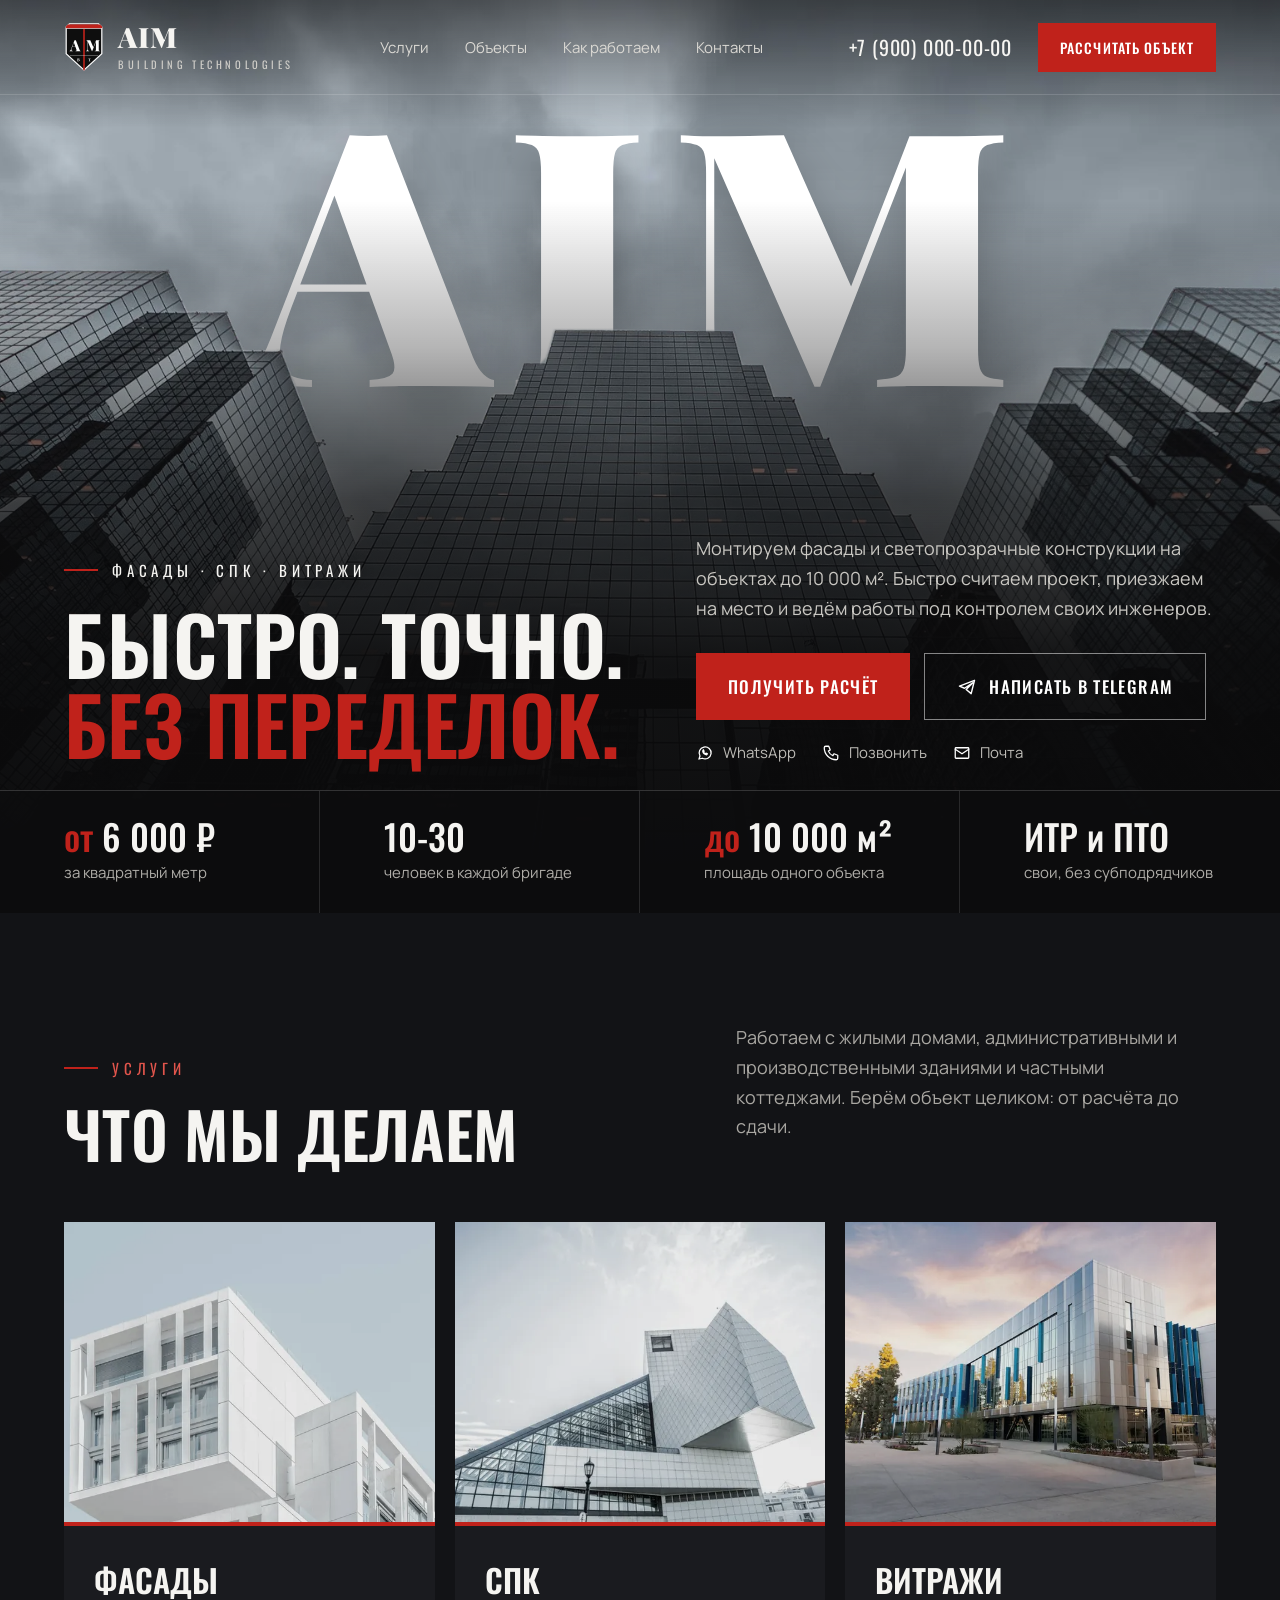
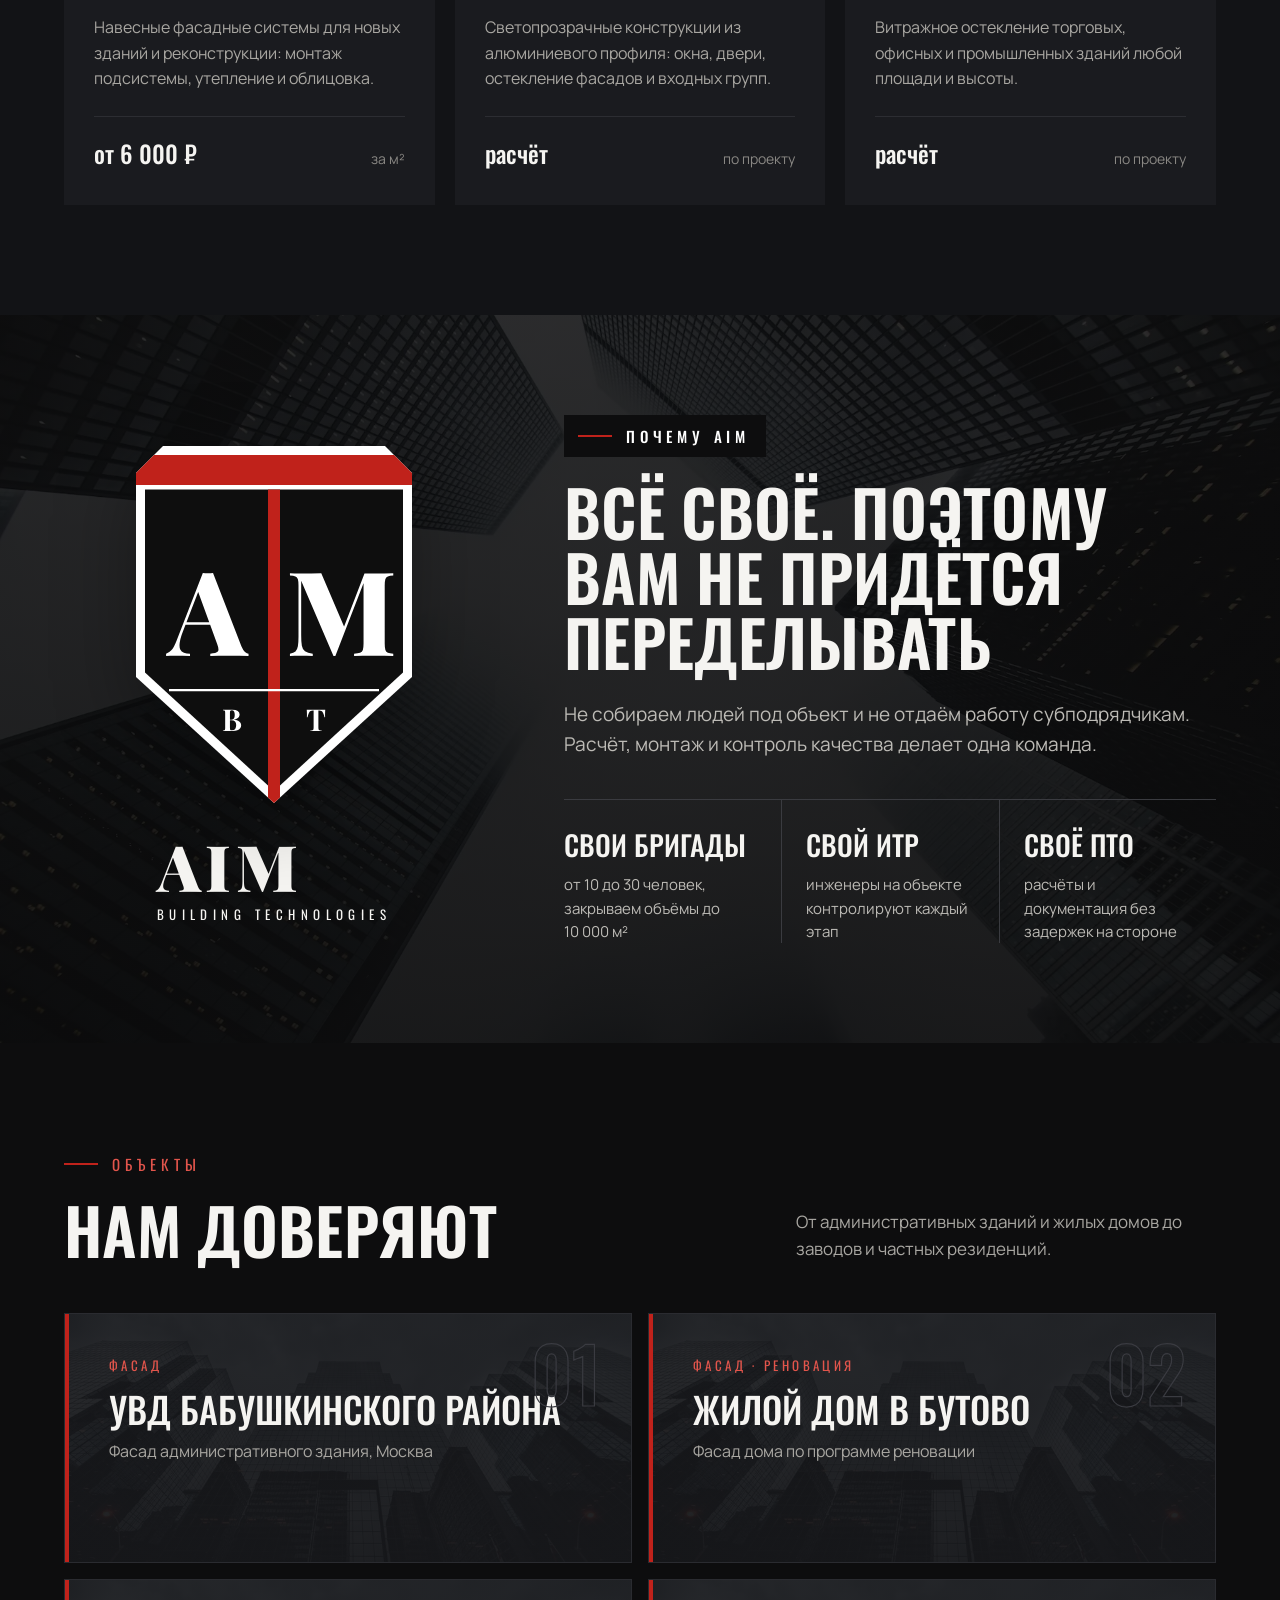
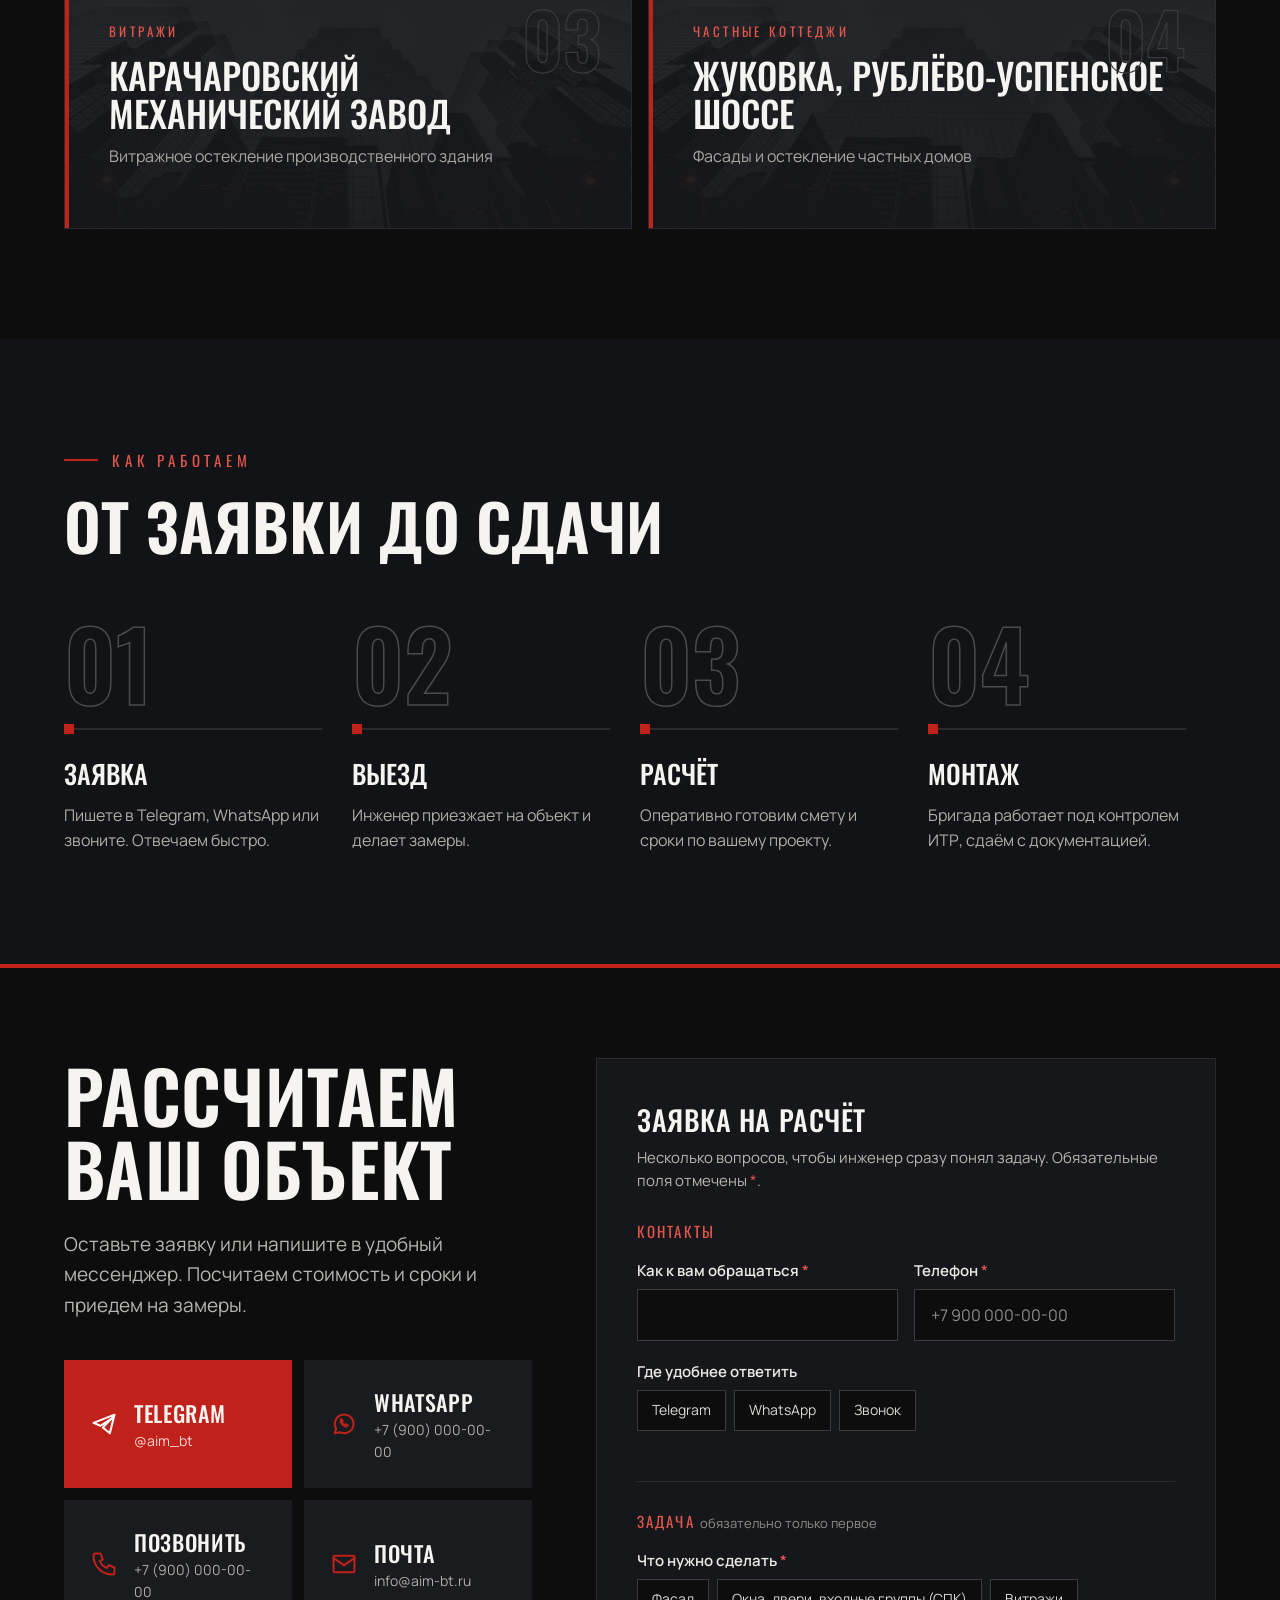
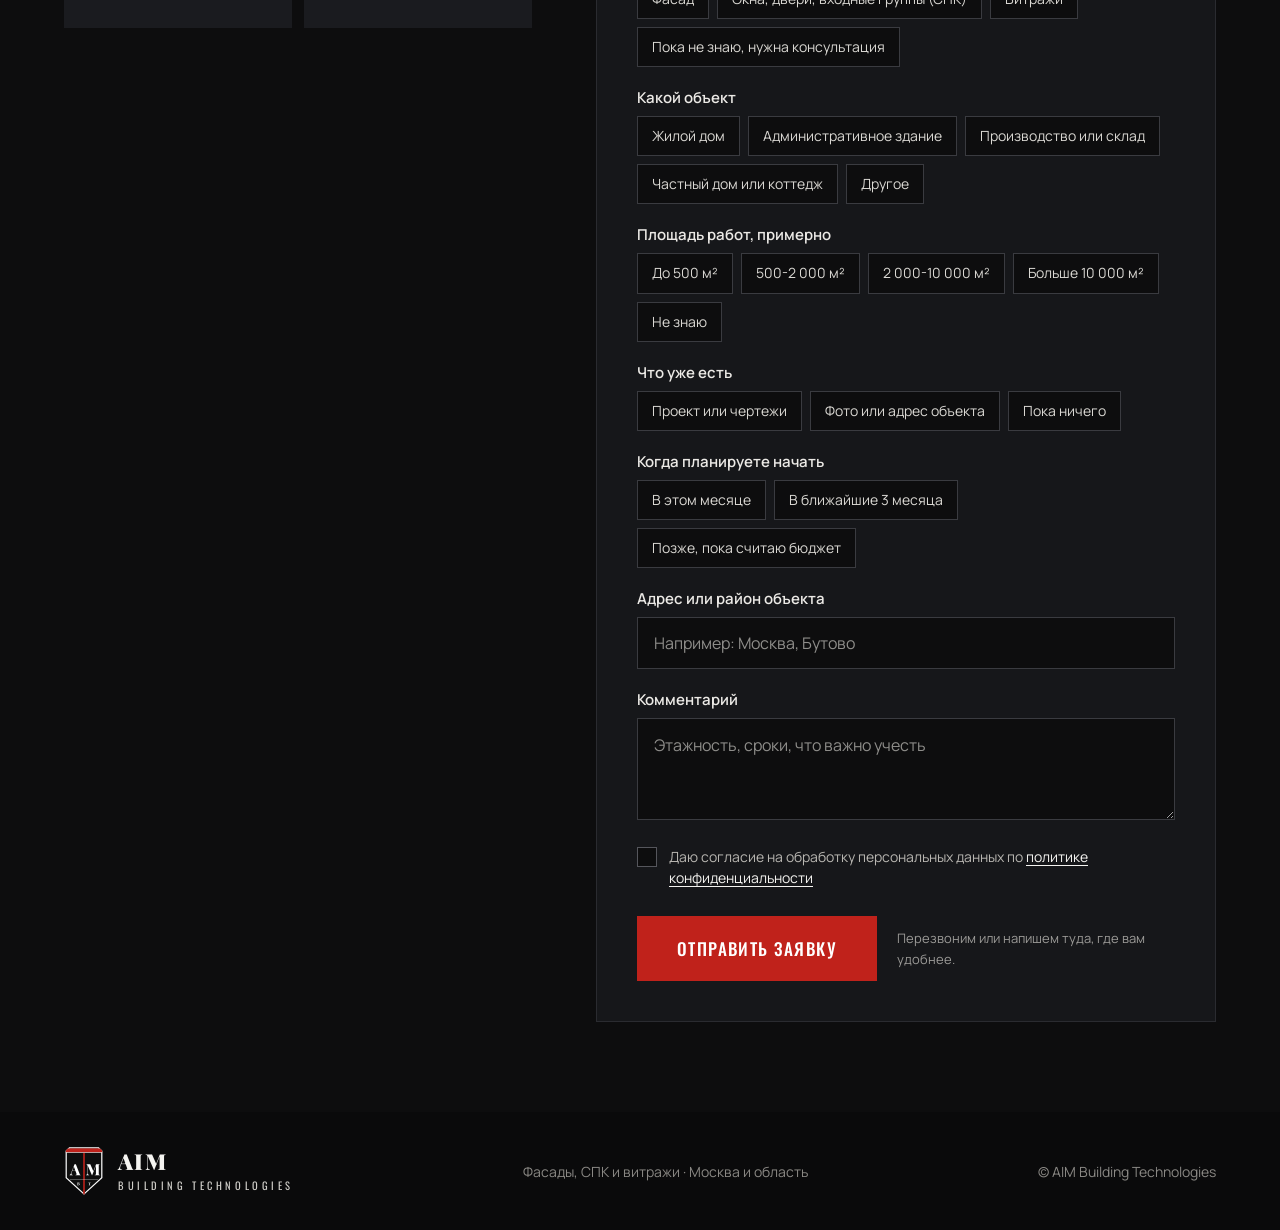
==== v1/index.html @ 8c297c16 "Демо-копия сайта 2026-10-23 00:25" ====
<!doctype html>
<html lang="ru">
<head>
<meta charset="utf-8">
<meta name="viewport" content="width=device-width, initial-scale=1, viewport-fit=cover">
<!-- Контакты и настройки формы: в файле config.js -->
<script src="../config.js"></script>
<title>AIM Building Technologies: фасады, СПК и витражи в Москве</title>
<meta name="description" content="Монтаж фасадов, светопрозрачных конструкций и витражей в Москве и области. Свои бригады, ИТР и ПТО, без субподрядчиков. От 6 000 ₽ за м². Оперативный расчёт и выезд на объект.">
<!-- Вариант 1 (исходный макет): не индексируется -->
<meta name="robots" content="noindex">
<meta name="theme-color" content="#0D0D0E">
<meta name="format-detection" content="telephone=no">

<!-- ДОМЕН. Когда появится, замените https://YOUR-DOMAIN.ru на адрес сайта
     здесь, в разметке Schema.org ниже, в robots.txt и sitemap.xml,
     и раскомментируйте строку canonical. -->
<!-- <link rel="canonical" href="https://YOUR-DOMAIN.ru/"> -->
<meta property="og:type" content="website">
<meta property="og:locale" content="ru_RU">
<meta property="og:site_name" content="AIM Building Technologies">
<meta property="og:title" content="AIM Building Technologies: фасады, СПК и витражи в Москве">
<meta property="og:description" content="Быстро. Точно. Без переделок. Свои бригады, ИТР и ПТО, объекты до 10 000 м². От 6 000 ₽ за м².">
<meta property="og:url" content="https://YOUR-DOMAIN.ru/">
<meta property="og:image" content="https://YOUR-DOMAIN.ru/img/og-image.jpg">
<meta property="og:image:width" content="1200">
<meta property="og:image:height" content="630">
<meta property="og:image:alt" content="AIM Building Technologies: фасады, СПК и витражи">
<meta name="twitter:card" content="summary_large_image">

<link rel="icon" href="../favicon.ico" sizes="48x48">
<link rel="icon" href="../favicon.svg" type="image/svg+xml">
<link rel="apple-touch-icon" href="../apple-touch-icon.png">
<link rel="manifest" href="../site.webmanifest">
<link rel="stylesheet" href="../css/form.css">

<link rel="preload" href="../fonts/oswald.woff2" as="font" type="font/woff2" crossorigin>
<link rel="preload" href="../fonts/manrope.woff2" as="font" type="font/woff2" crossorigin>
<link rel="preload" href="../fonts/playfair-aim.woff2" as="font" type="font/woff2" crossorigin>

<script type="application/ld+json" id="ld-org">
{
  "@context": "https://schema.org",
  "@type": "GeneralContractor",
  "@id": "https://YOUR-DOMAIN.ru/#company",
  "name": "AIM Building Technologies",
  "description": "Монтаж фасадов, светопрозрачных конструкций (СПК) и витражей в Москве и Московской области. Свои бригады от 10 до 30 человек, свой ИТР и ПТО, без субподрядчиков.",
  "url": "https://YOUR-DOMAIN.ru/",
  "logo": "https://YOUR-DOMAIN.ru/img/icon-512.png",
  "image": "https://YOUR-DOMAIN.ru/img/og-image.jpg",
  "telephone": "+79000000000",
  "email": "info@aim-bt.ru",
  "priceRange": "от 6 000 ₽ за м²",
  "currenciesAccepted": "RUB",
  "address": {"@type": "PostalAddress", "addressLocality": "Москва", "addressCountry": "RU"},
  "areaServed": [
    {"@type": "City", "name": "Москва"},
    {"@type": "AdministrativeArea", "name": "Московская область"}
  ],
  "sameAs": ["https://t.me/ЗАГЛУШКА", "https://wa.me/79000000000"],
  "hasOfferCatalog": {
    "@type": "OfferCatalog",
    "name": "Услуги",
    "itemListElement": [
      {"@type": "Offer", "itemOffered": {"@type": "Service", "name": "Монтаж навесных фасадов", "areaServed": "Москва и Московская область"},
       "priceSpecification": {"@type": "UnitPriceSpecification", "minPrice": 6000, "priceCurrency": "RUB", "unitText": "м²"}},
      {"@type": "Offer", "itemOffered": {"@type": "Service", "name": "Светопрозрачные конструкции (СПК)", "areaServed": "Москва и Московская область"}},
      {"@type": "Offer", "itemOffered": {"@type": "Service", "name": "Витражное остекление", "areaServed": "Москва и Московская область"}}
    ]
  }
}
</script>

<!-- Яндекс.Метрика. Вставьте номер счётчика вместо XXXXXXXX и раскомментируйте блок.
<script type="text/javascript">
   (function(m,e,t,r,i,k,a){m[i]=m[i]||function(){(m[i].a=m[i].a||[]).push(arguments)};
   m[i].l=1*new Date();
   for (var j = 0; j < document.scripts.length; j++) {if (document.scripts[j].src === r) { return; }}
   k=e.createElement(t),a=e.getElementsByTagName(t)[0],k.async=1,k.src=r,a.parentNode.insertBefore(k,a)})
   (window, document, "script", "https://mc.yandex.ru/metrika/tag.js", "ym");
   ym(XXXXXXXX, "init", {clickmap:true, trackLinks:true, accurateTrackBounce:true, webvisor:true});
</script>
<noscript><div><img src="https://mc.yandex.ru/watch/XXXXXXXX" style="position:absolute; left:-9999px;" alt=""></div></noscript>
/Яндекс.Метрика -->

<style>
@font-face{font-family:Osw;src:url(../fonts/oswald.woff2) format("woff2");font-weight:200 700;font-display:swap}
@font-face{font-family:Man;src:url(../fonts/manrope.woff2) format("woff2");font-weight:200 800;font-display:swap}
@font-face{font-family:Play;src:url(../fonts/playfair-aim.woff2) format("woff2");font-weight:400 900;font-display:block}

:root{--k:#0D0D0E;--k2:#16171A;--g1:#121316;--w:#F5F4F1;--r:#C0221B;--r-h:#A81C16;--line:#2A2B2F;--pad:64px;--hdr:79px;
 --osw:Osw,"Arial Narrow",Arial,sans-serif;--man:Man,"Segoe UI",Arial,sans-serif;--play:Play,Georgia,"Times New Roman",serif}
*,*::before,*::after{box-sizing:border-box}
html{scroll-behavior:smooth;-webkit-text-size-adjust:100%}
body{margin:0;font-family:var(--man);color:var(--w);background:var(--k);overflow-x:clip}
a{color:inherit;text-decoration:none}
img{display:block;max-width:100%}
h1,h2,h3,p{overflow-wrap:break-word}
:focus-visible{outline:2px solid var(--w);outline-offset:3px}
.vh{position:absolute;width:1px;height:1px;overflow:hidden;clip:rect(0 0 0 0);white-space:nowrap}
section[id]{scroll-margin-top:0}

.btn{display:inline-flex;align-items:center;justify-content:center;gap:12px;white-space:nowrap;background:var(--r);color:#fff;padding:20px 32px;border:0;cursor:pointer;font-family:var(--osw);font-weight:500;font-size:17px;letter-spacing:.08em;text-transform:uppercase;transition:background-color .25s,border-color .25s,color .25s,transform .25s cubic-bezier(.16,1,.3,1),box-shadow .25s}
.btn:hover{background:#D42C24;transform:translateY(-2px);box-shadow:0 12px 24px -12px rgba(192,34,27,.7)}
.btn:active{transform:translateY(0) scale(.98);box-shadow:none}
.btn.o{background:transparent;border:1px solid rgba(255,255,255,.5)}
.btn.o:hover{border-color:#F5F4F1;background:#F5F4F1;color:#0D0D0E;box-shadow:none}
.ic{width:20px;height:20px;flex:none}
.kick{font-family:var(--osw);font-weight:400;font-size:15px;letter-spacing:.32em;text-transform:uppercase;color:#E2554C;margin-bottom:22px;display:flex;align-items:center;gap:14px}
.kick::before{content:"";width:34px;height:2px;background:var(--r);flex:none}
.h2{font-family:var(--osw);font-weight:600;font-size:64px;line-height:1.02;text-transform:uppercase;margin:0;letter-spacing:.005em}

/* ---------- шапка ---------- */
.hdr{position:fixed;left:0;right:0;top:0;z-index:50;display:flex;align-items:center;justify-content:space-between;gap:24px;padding:22px var(--pad);border-bottom:1px solid rgba(255,255,255,.14);transition:background-color .3s,padding .3s}
.hdr.fix,.hdr.open{background:rgba(13,13,14,.94);-webkit-backdrop-filter:blur(8px);backdrop-filter:blur(8px);padding-top:14px;padding-bottom:14px}
.brand{display:flex;align-items:center;gap:14px;flex:none}
.brand img{width:40px;height:50px}
.brand b{display:block;font-family:var(--play);font-weight:900;font-size:28px;letter-spacing:.06em;line-height:1}
.brand span{display:block;font-family:var(--osw);font-size:10.5px;letter-spacing:.34em;margin-top:5px;color:#CFCDC8}
.nav{display:flex;gap:36px;font-size:15px;color:#DAD8D3}
.nav a{position:relative;padding:8px 0;transition:color .2s}
.nav a::after{content:"";position:absolute;left:0;right:0;bottom:2px;height:2px;background:var(--r);transform:scaleX(0);transform-origin:left;transition:transform .3s cubic-bezier(.16,1,.3,1)}
.nav a:hover{color:#fff}
.nav a:hover::after{transform:scaleX(1)}
.msg a:hover{color:#fff}
.msg a:hover .ic{color:#E2554C}
.tel{transition:color .2s}
.tel:hover{color:#E2554C}
.hr{display:flex;align-items:center;gap:26px}
.tel{font-family:var(--osw);font-size:20px;letter-spacing:.04em;white-space:nowrap}
.hr .btn{padding:14px 22px;font-size:14px}
.burger{display:none;width:44px;height:44px;margin-right:-10px;padding:0;border:0;background:none;color:#fff;cursor:pointer;position:relative}
.burger i{position:absolute;left:11px;right:11px;height:2px;background:currentColor;transition:transform .25s,opacity .25s}
.burger i:nth-child(1){top:15px}.burger i:nth-child(2){top:21px}.burger i:nth-child(3){top:27px}
.hdr.open .burger i:nth-child(1){transform:translateY(6px) rotate(45deg)}
.hdr.open .burger i:nth-child(2){opacity:0}
.hdr.open .burger i:nth-child(3){transform:translateY(-6px) rotate(-45deg)}
.menu{display:none}

/* ---------- первый экран ---------- */
.hero{position:relative;height:clamp(760px,29.17vw + 540px,1080px);overflow:hidden;background:#0A0A0B;container-type:inline-size}
/* Слои: фон, слово AIM, здания с прозрачным небом. Оба снимка лежат в одном
   блоке с пропорциями исходника 2800x1866, поэтому совпадают на любой ширине. */
.stage{position:absolute;top:0;left:-15%;width:130%;aspect-ratio:2800/1866}
.stage img{position:absolute;inset:0;width:100%;height:100%}
/* Облака: полоса неба (кадр + зеркальная копия), бесконечно плывёт влево и плавно растворяется книзу */
.clouds{position:absolute;top:0;left:0;width:400%;height:36%;background:url(../img/clouds-band-2800.jpg) repeat-x 0 0/50% 100%;background-image:image-set(url(../img/clouds-band-2800.webp) type("image/webp"),url(../img/clouds-band-2800.jpg) type("image/jpeg"));-webkit-mask-image:linear-gradient(to bottom,#000 55%,transparent);mask-image:linear-gradient(to bottom,#000 55%,transparent)}
@media (max-width:767px){.clouds{background-image:url(../img/clouds-band-1400.jpg);background-image:image-set(url(../img/clouds-band-1400.webp) type("image/webp"),url(../img/clouds-band-1400.jpg) type("image/jpeg"))}}
.bigword .bw{display:inline-block}
.bigword{will-change:transform}
.bigword{position:absolute;left:0;right:0;top:4.861cqw;text-align:center;font-family:var(--play);font-weight:900;font-size:min(27.778cqw,560px);line-height:1;letter-spacing:.06em;color:#fff;text-shadow:0 20px 60px rgba(0,0,0,.25);pointer-events:none;user-select:none}
.shade{position:absolute;inset:0;background:linear-gradient(to bottom,rgba(13,13,14,.55) 0%,rgba(13,13,14,0) 14%),linear-gradient(to top,rgba(10,10,11,1) 0%,rgba(10,10,11,.95) 28%,rgba(10,10,11,.75) 45%,rgba(10,10,11,.3) 62%,rgba(10,10,11,0) 78%)}
/* --hr: ширина правой колонки, --hg: отступ между колонками. Заголовок подстраивается под левую колонку и всегда держит две строки */
.hero{--hr:clamp(520px,38.9vw,560px);--hg:64px}
.hero .in{position:absolute;left:var(--pad);right:var(--pad);bottom:150px;display:grid;grid-template-columns:minmax(0,1fr) var(--hr);gap:var(--hg);align-items:end}
h1{font-family:var(--osw);font-weight:600;font-size:min(92px,(100cqw - var(--hr) - var(--hg) - 2 * var(--pad)) / 7.1);line-height:1;text-transform:uppercase;margin:0;letter-spacing:.005em;white-space:nowrap}
h1 span{color:var(--r)}
.hero .kick{color:#F5F4F1;text-shadow:0 1px 12px rgba(0,0,0,.6)}
.lead{font-size:18px;line-height:1.65;color:#C9C7C2;max-width:620px;margin:0 0 30px}
.ctas{display:flex;flex-wrap:wrap;gap:14px;margin-bottom:22px}
.msg{display:flex;flex-wrap:wrap;gap:10px 26px;font-size:15px;color:#BDBBB6}
.msg a{display:flex;align-items:center;gap:9px;transition:color .2s}
.msg .ic{width:18px;height:18px;color:#fff;transition:color .2s}
.stats{position:absolute;left:0;right:0;bottom:0;display:grid;grid-template-columns:repeat(4,1fr);margin:0;background:rgba(13,13,14,.82);border-top:1px solid rgba(255,255,255,.16)}
.stats div{padding:28px 32px 30px var(--pad);border-right:1px solid rgba(255,255,255,.12)}
.stats div:last-child{border-right:0}
.stats dt{font-family:var(--osw);font-weight:500;font-size:clamp(30px,2.78vw,40px);line-height:1;margin-bottom:8px;white-space:nowrap}
.stats dt em{font-style:normal;color:var(--r)}
.stats dd{margin:0;font-size:15px;color:#AFADA8}

/* ---------- анимация первого экрана ----------
   Облака медленно плывут за буквами, буквы при загрузке поднимаются из-за зданий,
   а при прокрутке уходят обратно за них. При «уменьшении движения» в системе всё стоит. */
@media (prefers-reduced-motion:no-preference){
 .clouds{animation:drift 150s linear infinite;will-change:transform}
 @keyframes drift{to{transform:translate3d(-50%,0,0)}}
 .bigword .bw{animation:rise 1.8s cubic-bezier(.16,1,.3,1) .15s both}
 @keyframes rise{from{transform:translateY(34%);opacity:0}35%{opacity:1}to{transform:none;opacity:1}}
}

/* ---------- наведение на карточки ---------- */
.card{transition:transform .35s cubic-bezier(.16,1,.3,1),box-shadow .35s}
.card .p img{transition:transform .8s cubic-bezier(.16,1,.3,1),filter .4s}
.card:hover{transform:translateY(-6px);box-shadow:0 24px 40px -24px rgba(0,0,0,.8)}
.card:hover .p img{transform:scale(1.05);filter:saturate(.95) brightness(1)}
.obj{transition:border-color .3s,transform .35s cubic-bezier(.16,1,.3,1)}
.obj::after{transition:width .3s cubic-bezier(.16,1,.3,1)}
.obj .n{transition:-webkit-text-stroke-color .3s}
.obj:hover{border-color:#4A4B50;transform:translateY(-4px)}
.obj:hover::after{width:8px}
.obj:hover .n{-webkit-text-stroke-color:#C0221B}
.cbtn a{transition:background-color .25s,transform .25s cubic-bezier(.16,1,.3,1)}
.cbtn a:hover{transform:translateY(-3px)}
.cbtn a .ic{transition:transform .25s cubic-bezier(.16,1,.3,1)}
.cbtn a:hover .ic{transform:scale(1.12)}
@media (hover:none){.card:hover,.obj:hover,.cbtn a:hover,.btn:hover{transform:none}}

/* ---------- услуги ---------- */
.sv{background:var(--g1);padding:110px var(--pad)}
.svtop{display:grid;grid-template-columns:1fr 480px;gap:64px;align-items:end;margin-bottom:56px}
.svtop p{margin:0 0 24px;font-size:18px;line-height:1.65;color:#A9A7A2}
.cards{display:grid;grid-template-columns:repeat(3,1fr);gap:20px}
.card{background:#1A1B1F;display:flex;flex-direction:column}
.card .p{height:300px;overflow:hidden}
.card .p img{width:100%;height:100%;object-fit:cover;filter:saturate(.75) brightness(.92)}
.card .t{padding:30px 30px 34px;border-top:4px solid var(--r);flex:1;display:flex;flex-direction:column}
.card h3{font-family:var(--osw);font-weight:600;font-size:32px;text-transform:uppercase;margin:0 0 12px}
.card p{margin:0 0 24px;font-size:16px;line-height:1.6;color:#A9A7A2}
.card .pr{margin-top:auto;display:flex;justify-content:space-between;align-items:baseline;border-top:1px solid #2C2D32;padding-top:18px}
.card .pr b{font-family:var(--osw);font-weight:500;font-size:24px}
.card .pr span{font-size:14px;color:#8A8884}

/* ---------- почему AIM ---------- */
.why{position:relative;padding:100px var(--pad);display:grid;grid-template-columns:420px 1fr;gap:80px;align-items:center;overflow:hidden;isolation:isolate}
.why-bg,.why-bg img{position:absolute;inset:0;width:100%;height:100%;object-fit:cover;z-index:-2}
.why::before{content:"";position:absolute;inset:0;z-index:-1;background:linear-gradient(rgba(10,10,11,.86),rgba(10,10,11,.93))}
.emb{display:flex;flex-direction:column;align-items:center}
.emb img{width:300px;height:375px;filter:drop-shadow(0 24px 40px rgba(0,0,0,.35))}
.wm{font-family:var(--play);font-weight:900;font-size:64px;letter-spacing:.08em;margin-top:22px;line-height:1}
.wm small{display:block;text-align:center;font-family:var(--osw);font-weight:400;font-size:13px;letter-spacing:.42em;margin-top:10px}
.kick.tag{display:inline-flex;background:#0D0D0E;color:#fff;padding:10px 16px 10px 14px;font-weight:500}
.why p.l{font-size:19px;line-height:1.6;max-width:640px;margin:24px 0 40px;color:#BDBBB6}
.three{display:grid;grid-template-columns:repeat(3,1fr);border-top:1px solid #3A3B40}
.three div{padding:24px 24px 0 0}
.three div+div{padding-left:24px;border-left:1px solid #3A3B40}
.three h3{font-family:var(--osw);font-weight:500;font-size:28px;text-transform:uppercase;margin:0 0 8px}
.three p{margin:0;font-size:15px;line-height:1.55;color:#BDBBB6}

/* ---------- объекты ---------- */
.ob{background:var(--k);padding:110px var(--pad)}
.obtop{display:flex;justify-content:space-between;align-items:end;gap:40px;margin-bottom:50px}
.obtop p{margin:0;max-width:420px;font-size:17px;line-height:1.6;color:#A9A7A2}
.objs{display:grid;grid-template-columns:1fr 1fr;gap:16px}
.obj{position:relative;border:1px solid #2A2B30;padding:40px 44px 42px;min-height:250px;overflow:hidden;isolation:isolate;background:#16171A}
.obj-ph,.obj-ph img{position:absolute;inset:0;width:100%;height:100%;object-fit:cover;z-index:-2}
.obj::before{content:"";position:absolute;inset:0;z-index:-1;background:linear-gradient(rgba(22,23,26,.9),rgba(22,23,26,.96))}
.obj::after{content:"";position:absolute;left:0;top:0;bottom:0;width:4px;background:var(--r)}
.obj .n{position:absolute;right:30px;top:20px;font-family:var(--osw);font-weight:600;font-size:76px;line-height:1;color:transparent;-webkit-text-stroke:1.2px #3A3B41}
.obj .tp{font-family:var(--osw);font-size:13px;letter-spacing:.26em;text-transform:uppercase;color:#E2554C}
.obj h3{font-family:var(--osw);font-weight:500;font-size:36px;text-transform:uppercase;line-height:1.08;margin:14px 0 12px;max-width:470px}
.obj p{margin:0;font-size:16px;color:#A9A7A2}
/* Карточка с настоящим фото: добавьте класс has-photo (см. комментарий в разметке) */
.obj.has-photo{min-height:340px;display:flex;flex-direction:column;justify-content:flex-end}
.obj.has-photo .obj-ph img{filter:saturate(.8)}
.obj.has-photo::before{background:linear-gradient(to top,rgba(13,13,14,.92) 0%,rgba(13,13,14,.55) 45%,rgba(13,13,14,.1) 100%)}
.obj.has-photo .n{-webkit-text-stroke-color:rgba(255,255,255,.35)}
.obj.has-photo p{color:#C9C7C2}

/* ---------- как работаем ---------- */
.st{background:var(--g1);padding:110px var(--pad)}
.st .h2{margin-bottom:56px}
.steps{display:grid;grid-template-columns:repeat(4,1fr);margin:0;padding:0;list-style:none}
.s{padding:0 30px 0 0;position:relative}
.s .n{font-family:var(--osw);font-weight:600;font-size:96px;line-height:1;color:transparent;-webkit-text-stroke:1.5px #4A4B50;margin-bottom:18px}
.s .bar{height:2px;background:var(--line);margin-bottom:24px;position:relative}
.s .bar::before{content:"";position:absolute;left:0;top:-4px;width:10px;height:10px;background:var(--r)}
.s h3{font-family:var(--osw);font-weight:500;font-size:26px;text-transform:uppercase;margin:0 0 10px}
.s p{margin:0;font-size:16px;line-height:1.6;color:#AFADA8}

/* ---------- контакты ---------- */
.ct{background:var(--k);border-top:4px solid var(--r);padding:90px var(--pad);display:grid;grid-template-columns:minmax(0,1fr) minmax(0,620px);gap:64px;align-items:start}
.ct-l{position:sticky;top:calc(var(--hdr) + 40px)}
.ct .cbtn{margin-top:40px}
.ct .h2{font-size:72px}
.ct p{font-size:19px;line-height:1.6;margin:24px 0 0;max-width:560px;color:#B8B6B1}
.cbtn{display:grid;grid-template-columns:1fr 1fr;gap:12px}
.cbtn a{background:#1A1B1F;padding:26px;display:flex;align-items:center;gap:16px;transition:background-color .2s}
.cbtn a:hover{background:#25262B}
.cbtn a .ic{width:28px;height:28px;color:var(--r)}
.cbtn a b{display:block;font-family:var(--osw);font-weight:500;font-size:22px;text-transform:uppercase;letter-spacing:.03em}
.cbtn a span{font-size:14px;color:#AFADA8}
.cbtn a:first-child{background:var(--r)}
.cbtn a:first-child:hover{background:var(--r-h)}
.cbtn a:first-child .ic{color:#fff}
.cbtn a:first-child span{color:#FFD9D6}

footer{display:flex;justify-content:space-between;align-items:center;gap:24px;padding:34px var(--pad);font-size:14px;color:#8A8884;background:#0A0A0B}
footer .brand b{font-size:22px;color:var(--w)}

/* ======================= адаптив ======================= */
@media (max-width:1279px){
 :root{--pad:40px}
 .h2{font-size:56px}
 .svtop{grid-template-columns:1fr 400px}
 .why{grid-template-columns:320px 1fr;gap:56px}
 .emb img{width:240px;height:300px}
 .wm{font-size:52px}
 .three h3{font-size:24px}
 .obj h3{font-size:30px}
 .s .n{font-size:80px}
 .ct .h2{font-size:60px}
 .ct{grid-template-columns:minmax(0,1fr) minmax(0,540px);gap:48px}
 .cbtn{grid-template-columns:1fr}
 .stats div{padding:24px 20px 26px var(--pad)}
 .hero{--hr:clamp(436px,40vw,480px);--hg:48px}
 .hero .lead{font-size:16px;margin-bottom:24px}
 .hero .btn{padding:16px 20px;font-size:15px}
}
/* меню в бургер */
@media (max-width:1179px){
 .nav{display:none}
 .burger{display:block}
 .menu{position:fixed;left:0;right:0;top:var(--hdr);z-index:49;background:var(--k);border-bottom:1px solid rgba(255,255,255,.14);padding:12px var(--pad) 28px;flex-direction:column;max-height:calc(100dvh - var(--hdr));overflow:auto}
 .hdr.open + .menu{display:flex}
 .menu a{font-family:var(--osw);font-size:24px;text-transform:uppercase;letter-spacing:.03em;padding:14px 0;border-bottom:1px solid #222327}
 .menu .tel,.menu .btn{display:none}
}
/* планшет: первый экран в столбик */
@media (max-width:1023px){
 .h2{font-size:48px}
 /* --k: во сколько раз слой с фото шире экрана */
 .hero{--k:1.5;height:auto;padding:calc(var(--k) * 44%) 0 0}
 .stage{width:calc(var(--k) * 100%);left:calc((1 - var(--k)) * 50%)}
 .bigword{top:11cqw;font-size:31cqw}
 .shade{bottom:auto;height:calc(var(--k) * 66.64cqw);background:linear-gradient(to bottom,rgba(13,13,14,.55) 0%,rgba(13,13,14,0) 16%),linear-gradient(to top,rgba(10,10,11,1) 0%,rgba(10,10,11,.92) 22%,rgba(10,10,11,.6) 40%,rgba(10,10,11,0) 62%)}
 .hero .in{position:relative;left:auto;right:auto;bottom:auto;display:block;padding:0 var(--pad) 48px}
 h1{font-size:clamp(46px,9vw,80px);margin-bottom:28px}
 .stats{position:relative;grid-template-columns:1fr 1fr}
 .stats div{padding:22px 16px 24px var(--pad);border-bottom:1px solid rgba(255,255,255,.12)}
 .stats div:nth-child(2n){border-right:0}
 .stats div:nth-child(n+3){border-bottom:0}
 .svtop{grid-template-columns:1fr;gap:20px;margin-bottom:40px}
 .svtop p{margin:0}
 .cards{grid-template-columns:1fr;gap:16px}
 .card{display:grid;grid-template-columns:42% 1fr}
 .card .p{height:auto;min-height:280px}
 .card .t{border-top:0;border-left:4px solid var(--r)}
 .why{grid-template-columns:1fr;gap:48px;padding:80px var(--pad)}
 .emb{flex-direction:row;gap:28px;justify-self:start}
 .emb img{width:120px;height:150px}
 .wm{margin-top:0;font-size:56px}
 .wm small{text-align:left}
 .obtop{flex-direction:column;align-items:start;gap:16px}
 .obj{padding:32px 32px 34px}
 .obj h3{font-size:28px}
 .obj .n{font-size:60px;right:20px}
 .steps{grid-template-columns:1fr 1fr;gap:48px 0}
 .ct{grid-template-columns:1fr;gap:40px;padding:72px var(--pad)}
 .ct-l{position:static}
 .cbtn{grid-template-columns:1fr 1fr}
 .sv,.ob,.st{padding:88px var(--pad)}
 footer{flex-wrap:wrap}
}
/* телефон */
@media (max-width:767px){
 :root{--pad:16px;--hdr:65px}
 html{scroll-padding-top:var(--hdr)}
 .hdr{padding:12px var(--pad)}
 .hdr.fix,.hdr.open{padding-top:12px;padding-bottom:12px}
 .brand{gap:10px}
 .brand img{width:32px;height:40px}
 .brand b{font-size:22px}
 .brand span{font-size:8.5px;letter-spacing:.3em;margin-top:4px}
 .hr .tel,.hr .btn{display:none}
 .menu .tel{display:block;font-size:24px;border-bottom:0;padding:22px 0 16px}
 .menu .btn{display:flex;font-size:16px;padding:18px 24px;border:0}
 .h2{font-size:clamp(34px,10vw,44px)}
 .kick{font-size:13px;letter-spacing:.26em;margin-bottom:16px;gap:12px}
 .kick::before{width:26px}
 .btn{padding:18px 24px;font-size:16px}

 .hero{--k:1.8;padding-top:calc(var(--k) * 43%)}
 .bigword{top:10cqw;font-size:36cqw}
 .shade{background:linear-gradient(to bottom,rgba(13,13,14,.6) 0%,rgba(13,13,14,0) 18%),linear-gradient(to top,rgba(10,10,11,1) 0%,rgba(10,10,11,.9) 24%,rgba(10,10,11,.55) 42%,rgba(10,10,11,0) 64%)}
 .hero .in{padding-bottom:36px}
 .hero .kick{margin-bottom:14px}
 h1{font-size:clamp(40px,12.4vw,56px);margin-bottom:20px}
 .lead{font-size:16px;margin-bottom:24px}
 .ctas{flex-direction:column;gap:10px;margin-bottom:20px}
 .ctas .btn{width:100%}
 .msg{gap:10px 22px}
 .stats div{padding:18px 12px 20px var(--pad)}
 .stats div:nth-child(2n){padding-left:16px}
 .stats dt{font-size:clamp(22px,7vw,30px)}
 .stats dd{font-size:13px;line-height:1.4}

 .sv,.ob,.st{padding:64px var(--pad)}
 .svtop p,.obtop p{font-size:16px}
 .card{display:flex}
 .card .p{height:220px;min-height:0}
 .card .t{padding:24px 22px 26px;border-left:0;border-top:4px solid var(--r)}
 .card h3{font-size:28px}

 .why{padding:64px var(--pad);gap:36px}
 .emb{gap:20px}
 .emb img{width:84px;height:105px}
 .wm{font-size:44px}
 .wm small{font-size:10px;letter-spacing:.34em}
 .why p.l{font-size:16px;margin:20px 0 28px}
 .three{grid-template-columns:1fr}
 .three div,.three div+div{padding:20px 0;border-left:0}
 .three div+div{border-top:1px solid #3A3B40}
 .three div:last-child{padding-bottom:0}
 .three h3{font-size:24px}

 .obtop{margin-bottom:32px}
 .objs{grid-template-columns:1fr;gap:12px}
 .obj{padding:26px 22px 28px 26px;min-height:0}
 .obj h3{font-size:26px;margin:12px 0 10px;padding-right:56px}
 .obj .n{font-size:52px;top:16px;right:16px}
 .obj p{font-size:15px}
 .obj.has-photo{min-height:300px}

 .st .h2{margin-bottom:40px}
 .steps{grid-template-columns:1fr;gap:36px}
 .s{padding:0;display:grid;grid-template-columns:72px 1fr;column-gap:16px}
 .s .n{font-size:60px;margin:0;grid-row:1/4}
 .s .bar{margin:14px 0 18px}
 .s h3{font-size:24px}
 .s p{font-size:15px}

 .ct{padding:64px var(--pad) 56px;gap:32px}
 .ct .h2{font-size:clamp(36px,11vw,48px)}
 .ct p{font-size:16px;margin-top:18px}
 .cbtn{grid-template-columns:1fr;gap:10px}
 .ct .cbtn{margin-top:28px}
 .cbtn a{padding:20px 22px}

 footer{flex-direction:column;align-items:flex-start;gap:14px;padding:32px var(--pad) calc(32px + env(safe-area-inset-bottom))}
}
@media (max-width:379px){
 .msg{font-size:14px;gap:10px 18px}
}
@media (prefers-reduced-motion:reduce){
 html{scroll-behavior:auto}
 *{transition:none!important}
}
</style>
</head>
<body>

<header class="hdr" id="top">
 <a class="brand" href="#top" data-top aria-label="AIM Building Technologies, наверх">
  <img src="../img/aim-emblem.svg" width="40" height="50" alt="Эмблема AIM Building Technologies">
  <div><b>AIM</b><span>BUILDING TECHNOLOGIES</span></div>
 </a>
 <nav class="nav" aria-label="Основное меню"><a href="#services">Услуги</a><a href="#objects">Объекты</a><a href="#process">Как работаем</a><a href="#contacts">Контакты</a></nav>
 <div class="hr">
  <a class="tel" href="tel:+79000000000" data-href="phone" data-text="phoneLabel">+7 (900) 000-00-00</a>
  <a class="btn" href="#contacts">Рассчитать объект</a>
  <button class="burger" type="button" aria-label="Открыть меню" aria-expanded="false" aria-controls="menu"><i></i><i></i><i></i></button>
 </div>
</header>
<nav class="menu" id="menu" aria-label="Меню">
 <a href="#services">Услуги</a><a href="#objects">Объекты</a><a href="#process">Как работаем</a><a href="#contacts">Контакты</a>
 <a class="tel" href="tel:+79000000000" data-href="phone" data-text="phoneLabel">+7 (900) 000-00-00</a>
 <a class="btn" href="#contacts">Рассчитать объект</a>
</nav>

<main>
<section class="hero" aria-labelledby="h1">
 <div class="stage">
  <picture>
   <source type="image/webp" sizes="(max-width:767px) 120vw, (max-width:1023px) 150vw, 130vw" srcset="../img/hero-bg-800.webp 800w, ../img/hero-bg-1400.webp 1400w, ../img/hero-bg-2000.webp 2000w, ../img/hero-bg-2800.webp 2800w">
   <img src="../img/hero-bg-1400.jpg" sizes="(max-width:767px) 120vw, (max-width:1023px) 150vw, 130vw" srcset="../img/hero-bg-800.jpg 800w, ../img/hero-bg-1400.jpg 1400w, ../img/hero-bg-2000.jpg 2000w, ../img/hero-bg-2800.jpg 2800w" width="2800" height="1866" alt="Облачное небо над небоскрёбами" fetchpriority="high">
  </picture>
  <div class="clouds" aria-hidden="true"></div>
  <div class="bigword" aria-hidden="true"><span class="bw">AIM</span></div>
  <picture>
   <source type="image/webp" sizes="(max-width:767px) 120vw, (max-width:1023px) 150vw, 130vw" srcset="../img/hero-fg-800.webp 800w, ../img/hero-fg-1400.webp 1400w, ../img/hero-fg-2000.webp 2000w, ../img/hero-fg-2800.webp 2800w">
   <img src="../img/hero-fg-1400.png" sizes="(max-width:767px) 120vw, (max-width:1023px) 150vw, 130vw" srcset="../img/hero-fg-800.png 800w, ../img/hero-fg-1400.png 1400w, ../img/hero-fg-2000.png 2000w" width="2800" height="1866" alt="Стеклянные небоскрёбы, вид снизу" fetchpriority="high">
  </picture>
 </div>
 <div class="shade"></div>
 <div class="in">
  <div><div class="kick">Фасады · СПК · Витражи</div><h1 id="h1">Быстро. Точно.<br><span>Без переделок.</span></h1></div>
  <div>
   <p class="lead">Монтируем фасады и светопрозрачные конструкции на объектах до 10&nbsp;000&nbsp;м². Быстро считаем проект, приезжаем на место и ведём работы под контролем своих инженеров.</p>
   <div class="ctas">
    <a class="btn" href="#contacts">Получить расчёт</a>
    <a class="btn o" href="https://t.me/ЗАГЛУШКА" data-href="telegram" target="_blank" rel="noopener"><svg class="ic" viewBox="0 0 24 24" fill="none" stroke="currentColor" stroke-width="1.7" stroke-linecap="round" stroke-linejoin="round" aria-hidden="true"><path d="M21 4 3 11l6 2.5L19 7l-8 8 6 5z"/></svg>Написать в Telegram</a>
   </div>
   <div class="msg">
    <a href="https://wa.me/79000000000" data-href="whatsapp" target="_blank" rel="noopener"><svg class="ic" viewBox="0 0 24 24" fill="none" stroke="currentColor" stroke-width="1.7" stroke-linecap="round" stroke-linejoin="round" aria-hidden="true"><path d="M4 20l1.3-4A8 8 0 1 1 8.5 19z"/><path d="M9 9.5c.3 2 2.5 4.3 5 5l1.3-1.3-2-1-1 .8c-1-.5-1.8-1.3-2.3-2.3l.8-1-1-2z"/></svg>WhatsApp</a>
    <a href="tel:+79000000000" data-href="phone"><svg class="ic" viewBox="0 0 24 24" fill="none" stroke="currentColor" stroke-width="1.7" stroke-linecap="round" stroke-linejoin="round" aria-hidden="true"><path d="M5 3h4l2 5-2.5 1.5a11 11 0 0 0 6 6L16 13l5 2v4a2 2 0 0 1-2 2A16 16 0 0 1 3 5a2 2 0 0 1 2-2"/></svg>Позвонить</a>
    <a href="mailto:info@aim-bt.ru" data-href="email"><svg class="ic" viewBox="0 0 24 24" fill="none" stroke="currentColor" stroke-width="1.7" stroke-linecap="round" stroke-linejoin="round" aria-hidden="true"><rect x="3" y="5" width="18" height="14" rx="1"/><path d="m3 7 9 6 9-6"/></svg>Почта</a>
   </div>
  </div>
 </div>
 <dl class="stats">
  <div><dt><em>от</em> 6&nbsp;000&nbsp;₽</dt><dd>за квадратный метр</dd></div>
  <div><dt>10-30</dt><dd>человек в каждой бригаде</dd></div>
  <div><dt><em>до</em> 10&nbsp;000&nbsp;м²</dt><dd>площадь одного объекта</dd></div>
  <div><dt>ИТР и ПТО</dt><dd>свои, без субподрядчиков</dd></div>
 </dl>
</section>

<section class="sv" id="services" aria-labelledby="sv-h">
 <div class="svtop">
  <div><div class="kick">Услуги</div><h2 class="h2" id="sv-h">Что мы делаем</h2></div>
  <p>Работаем с жилыми домами, административными и производственными зданиями и частными коттеджами. Берём объект целиком: от расчёта до сдачи.</p>
 </div>
 <div class="cards">
  <article class="card">
   <div class="p"><picture>
    <source type="image/webp" sizes="(max-width:767px) 100vw, (max-width:1023px) 42vw, 33vw" srcset="../img/facades-600.webp 600w, ../img/facades-900.webp 900w, ../img/facades-1200.webp 1200w">
    <img src="../img/facades-900.jpg" sizes="(max-width:767px) 100vw, (max-width:1023px) 42vw, 33vw" srcset="../img/facades-600.jpg 600w, ../img/facades-900.jpg 900w, ../img/facades-1200.jpg 1200w" width="1200" height="1699" loading="lazy" decoding="async" alt="Белый фасад современного жилого здания" style="object-position:center 30%">
   </picture></div>
   <div class="t"><h3>Фасады</h3><p>Навесные фасадные системы для новых зданий и реконструкции: монтаж подсистемы, утепление и облицовка.</p><div class="pr"><b>от 6&nbsp;000&nbsp;₽</b><span>за м²</span></div></div>
  </article>
  <article class="card">
   <div class="p"><picture>
    <source type="image/webp" sizes="(max-width:767px) 100vw, (max-width:1023px) 42vw, 33vw" srcset="../img/spk-600.webp 600w, ../img/spk-900.webp 900w, ../img/spk-1200.webp 1200w">
    <img src="../img/spk-900.jpg" sizes="(max-width:767px) 100vw, (max-width:1023px) 42vw, 33vw" srcset="../img/spk-600.jpg 600w, ../img/spk-900.jpg 900w, ../img/spk-1200.jpg 1200w" width="1200" height="800" loading="lazy" decoding="async" alt="Светопрозрачная конструкция из стекла и алюминиевого профиля">
   </picture></div>
   <div class="t"><h3>СПК</h3><p>Светопрозрачные конструкции из алюминиевого профиля: окна, двери, остекление фасадов и входных групп.</p><div class="pr"><b>расчёт</b><span>по проекту</span></div></div>
  </article>
  <article class="card">
   <div class="p"><picture>
    <source type="image/webp" sizes="(max-width:767px) 100vw, (max-width:1023px) 42vw, 33vw" srcset="../img/vitrazhi-600.webp 600w, ../img/vitrazhi-900.webp 900w, ../img/vitrazhi-1200.webp 1200w">
    <img src="../img/vitrazhi-900.jpg" sizes="(max-width:767px) 100vw, (max-width:1023px) 42vw, 33vw" srcset="../img/vitrazhi-600.jpg 600w, ../img/vitrazhi-900.jpg 900w, ../img/vitrazhi-1200.jpg 1200w" width="1200" height="931" loading="lazy" decoding="async" alt="Офисное здание с витражным остеклением фасада">
   </picture></div>
   <div class="t"><h3>Витражи</h3><p>Витражное остекление торговых, офисных и промышленных зданий любой площади и высоты.</p><div class="pr"><b>расчёт</b><span>по проекту</span></div></div>
  </article>
 </div>
</section>

<section class="why" aria-labelledby="why-h">
 <picture class="why-bg">
  <source type="image/webp" sizes="100vw" srcset="../img/fog-1000.webp 1000w, ../img/fog-1800.webp 1800w">
  <img src="../img/fog-1800.jpg" sizes="100vw" srcset="../img/fog-1000.jpg 1000w, ../img/fog-1800.jpg 1800w" width="1800" height="1200" loading="lazy" decoding="async" alt="Небоскрёбы в тумане">
 </picture>
 <div class="emb">
  <img src="../img/aim-emblem.svg" width="300" height="375" loading="lazy" alt="Эмблема AIM Building Technologies: щит с буквами A, M, B, T">
  <div class="wm" aria-hidden="true">AIM<small>BUILDING TECHNOLOGIES</small></div>
 </div>
 <div>
  <div class="kick tag">Почему AIM</div>
  <h2 class="h2" id="why-h">Всё своё. Поэтому вам не придётся переделывать</h2>
  <p class="l">Не собираем людей под объект и не отдаём работу субподрядчикам. Расчёт, монтаж и контроль качества делает одна команда.</p>
  <div class="three">
   <div><h3>Свои бригады</h3><p>от 10 до&nbsp;30 человек, закрываем объёмы до 10&nbsp;000&nbsp;м²</p></div>
   <div><h3>Свой ИТР</h3><p>инженеры на объекте контролируют каждый этап</p></div>
   <div><h3>Своё ПТО</h3><p>расчёты и документация без задержек на стороне</p></div>
  </div>
 </div>
</section>

<section class="ob" id="objects" aria-labelledby="ob-h">
 <div class="obtop"><div><div class="kick">Объекты</div><h2 class="h2" id="ob-h">Нам доверяют</h2></div><p>От административных зданий и жилых домов до заводов и частных резиденций.</p></div>
 <!--
   КАК ДОБАВИТЬ ФОТО ОБЪЕКТА
   1. Положите фото в папку img (лучше два файла: uvd.webp и uvd.jpg, ширина около 1200 px).
   2. В нужной карточке замените пути в <picture class="obj-ph"> на свои и пропишите alt.
   3. Добавьте карточке класс has-photo: <article class="obj has-photo">.
   Пример:
   <article class="obj has-photo">
    <picture class="obj-ph"><source type="image/webp" srcset="../img/uvd.webp"><img src="../img/uvd.jpg" loading="lazy" decoding="async" alt="Фасад здания УВД Бабушкинского района"></picture>
    ...
 -->
 <div class="objs">
  <article class="obj">
   <picture class="obj-ph"><source type="image/webp" srcset="../img/hero-bg-800.webp"><img src="../img/hero-bg-800.jpg" loading="lazy" decoding="async" alt=""></picture>
   <div class="n" aria-hidden="true">01</div><span class="tp">Фасад</span><h3>УВД Бабушкинского района</h3><p>Фасад административного здания, Москва</p>
  </article>
  <article class="obj">
   <picture class="obj-ph"><source type="image/webp" srcset="../img/hero-bg-800.webp"><img src="../img/hero-bg-800.jpg" loading="lazy" decoding="async" alt=""></picture>
   <div class="n" aria-hidden="true">02</div><span class="tp">Фасад · реновация</span><h3>Жилой дом в Бутово</h3><p>Фасад дома по программе реновации</p>
  </article>
  <article class="obj">
   <picture class="obj-ph"><source type="image/webp" srcset="../img/hero-bg-800.webp"><img src="../img/hero-bg-800.jpg" loading="lazy" decoding="async" alt=""></picture>
   <div class="n" aria-hidden="true">03</div><span class="tp">Витражи</span><h3>Карачаровский механический завод</h3><p>Витражное остекление производственного здания</p>
  </article>
  <article class="obj">
   <picture class="obj-ph"><source type="image/webp" srcset="../img/hero-bg-800.webp"><img src="../img/hero-bg-800.jpg" loading="lazy" decoding="async" alt=""></picture>
   <div class="n" aria-hidden="true">04</div><span class="tp">Частные коттеджи</span><h3>Жуковка, Рублёво-Успенское шоссе</h3><p>Фасады и остекление частных домов</p>
  </article>
 </div>
</section>

<section class="st" id="process" aria-labelledby="st-h">
 <div class="kick">Как работаем</div>
 <h2 class="h2" id="st-h">От заявки до сдачи</h2>
 <ol class="steps">
  <li class="s"><div class="n" aria-hidden="true">01</div><div class="bar"></div><h3>Заявка</h3><p>Пишете в Telegram, WhatsApp или звоните. Отвечаем быстро.</p></li>
  <li class="s"><div class="n" aria-hidden="true">02</div><div class="bar"></div><h3>Выезд</h3><p>Инженер приезжает на объект и делает замеры.</p></li>
  <li class="s"><div class="n" aria-hidden="true">03</div><div class="bar"></div><h3>Расчёт</h3><p>Оперативно готовим смету и сроки по вашему проекту.</p></li>
  <li class="s"><div class="n" aria-hidden="true">04</div><div class="bar"></div><h3>Монтаж</h3><p>Бригада работает под контролем ИТР, сдаём с документацией.</p></li>
 </ol>
</section>

<section class="ct" id="contacts" aria-labelledby="ct-h">
 <div class="ct-l">
  <h2 class="h2" id="ct-h">Рассчитаем ваш объект</h2>
  <p>Оставьте заявку или напишите в удобный мессенджер. Посчитаем стоимость и сроки и приедем на замеры.</p>
  <div class="cbtn">
   <a href="https://t.me/ЗАГЛУШКА" data-href="telegram" target="_blank" rel="noopener"><svg class="ic" viewBox="0 0 24 24" fill="none" stroke="currentColor" stroke-width="1.7" stroke-linecap="round" stroke-linejoin="round" aria-hidden="true"><path d="M21 4 3 11l6 2.5L19 7l-8 8 6 5z"/></svg><div><b>Telegram</b><span data-text="telegramLabel">@aim_bt</span></div></a>
   <a href="https://wa.me/79000000000" data-href="whatsapp" target="_blank" rel="noopener"><svg class="ic" viewBox="0 0 24 24" fill="none" stroke="currentColor" stroke-width="1.7" stroke-linecap="round" stroke-linejoin="round" aria-hidden="true"><path d="M4 20l1.3-4A8 8 0 1 1 8.5 19z"/><path d="M9 9.5c.3 2 2.5 4.3 5 5l1.3-1.3-2-1-1 .8c-1-.5-1.8-1.3-2.3-2.3l.8-1-1-2z"/></svg><div><b>WhatsApp</b><span data-text="phoneLabel">+7 (900) 000-00-00</span></div></a>
   <a href="tel:+79000000000" data-href="phone"><svg class="ic" viewBox="0 0 24 24" fill="none" stroke="currentColor" stroke-width="1.7" stroke-linecap="round" stroke-linejoin="round" aria-hidden="true"><path d="M5 3h4l2 5-2.5 1.5a11 11 0 0 0 6 6L16 13l5 2v4a2 2 0 0 1-2 2A16 16 0 0 1 3 5a2 2 0 0 1 2-2"/></svg><div><b>Позвонить</b><span data-text="phoneLabel">+7 (900) 000-00-00</span></div></a>
   <a href="mailto:info@aim-bt.ru" data-href="email"><svg class="ic" viewBox="0 0 24 24" fill="none" stroke="currentColor" stroke-width="1.7" stroke-linecap="round" stroke-linejoin="round" aria-hidden="true"><rect x="3" y="5" width="18" height="14" rx="1"/><path d="m3 7 9 6 9-6"/></svg><div><b>Почта</b><span data-text="email">info@aim-bt.ru</span></div></a>
  </div>
 </div>

 <div class="lf" id="lead" data-state="form">
  <form id="lead-form" novalidate>
   <h3>Заявка на расчёт</h3>
   <p class="sub">Несколько вопросов, чтобы инженер сразу понял задачу. Обязательные поля отмечены <span aria-hidden="true" style="color:#E2554C">*</span><span class="vh">звёздочкой</span>.</p>

   <fieldset>
    <legend>Контакты</legend>
    <div class="row2">
     <div class="f" data-f="name">
      <label class="lbl" for="lf-name">Как к вам обращаться <i aria-hidden="true">*</i></label>
      <input id="lf-name" name="name" type="text" autocomplete="name" maxlength="60" required aria-describedby="lf-name-e">
      <p class="err" id="lf-name-e" aria-live="polite"></p>
     </div>
     <div class="f" data-f="phone">
      <label class="lbl" for="lf-phone">Телефон <i aria-hidden="true">*</i></label>
      <input id="lf-phone" name="phone" type="tel" inputmode="tel" autocomplete="tel" maxlength="24" placeholder="+7 900 000-00-00" required aria-describedby="lf-phone-e">
      <p class="err" id="lf-phone-e" aria-live="polite"></p>
     </div>
    </div>
    <div class="f" role="group" aria-labelledby="lf-method-l">
     <span class="lbl" id="lf-method-l">Где удобнее ответить</span>
     <div class="chips">
      <label class="chip"><input type="radio" name="method" value="telegram"><span>Telegram</span></label>
      <label class="chip"><input type="radio" name="method" value="whatsapp"><span>WhatsApp</span></label>
      <label class="chip"><input type="radio" name="method" value="call"><span>Звонок</span></label>
     </div>
    </div>
    <div class="f" data-tg data-f="telegram" hidden>
     <label class="lbl" for="lf-tg">Ник в Telegram <span class="opt">если по номеру вас не найти</span></label>
     <input id="lf-tg" name="telegram" type="text" maxlength="60" placeholder="@username или ссылка t.me/..." autocomplete="off" autocapitalize="off" spellcheck="false" aria-describedby="lf-tg-e">
     <p class="err" id="lf-tg-e" aria-live="polite"></p>
    </div>
   </fieldset>

   <fieldset>
    <legend>Задача <span class="opt">обязательно только первое</span></legend>
    <div class="f" data-f="work" role="group" aria-labelledby="lf-work-l" aria-describedby="lf-work-e">
     <span class="lbl" id="lf-work-l">Что нужно сделать <i aria-hidden="true">*</i></span>
     <div class="chips">
      <label class="chip"><input type="checkbox" name="work" value="Фасад"><span>Фасад</span></label>
      <label class="chip"><input type="checkbox" name="work" value="СПК: окна, двери, входные группы"><span>Окна, двери, входные группы (СПК)</span></label>
      <label class="chip"><input type="checkbox" name="work" value="Витражи"><span>Витражи</span></label>
      <label class="chip"><input type="checkbox" name="work" value="Нужна консультация"><span>Пока не знаю, нужна консультация</span></label>
     </div>
     <p class="err" id="lf-work-e" aria-live="polite"></p>
    </div>
    <div class="f" role="group" aria-labelledby="lf-object-l">
     <span class="lbl" id="lf-object-l">Какой объект</span>
     <div class="chips">
      <label class="chip"><input type="radio" name="object" value="Жилой дом"><span>Жилой дом</span></label>
      <label class="chip"><input type="radio" name="object" value="Административное здание"><span>Административное здание</span></label>
      <label class="chip"><input type="radio" name="object" value="Производство или склад"><span>Производство или склад</span></label>
      <label class="chip"><input type="radio" name="object" value="Частный дом"><span>Частный дом или коттедж</span></label>
      <label class="chip"><input type="radio" name="object" value="Другое"><span>Другое</span></label>
     </div>
    </div>
    <div class="f" role="group" aria-labelledby="lf-area-l">
     <span class="lbl" id="lf-area-l">Площадь работ, примерно</span>
     <div class="chips">
      <label class="chip"><input type="radio" name="area" value="До 500 м²"><span>До 500 м²</span></label>
      <label class="chip"><input type="radio" name="area" value="500-2 000 м²"><span>500-2&nbsp;000 м²</span></label>
      <label class="chip"><input type="radio" name="area" value="2 000-10 000 м²"><span>2&nbsp;000-10&nbsp;000 м²</span></label>
      <label class="chip"><input type="radio" name="area" value="Больше 10 000 м²"><span>Больше 10&nbsp;000 м²</span></label>
      <label class="chip"><input type="radio" name="area" value="Не знаю"><span>Не знаю</span></label>
     </div>
    </div>
    <div class="f" role="group" aria-labelledby="lf-docs-l">
     <span class="lbl" id="lf-docs-l">Что уже есть</span>
     <div class="chips">
      <label class="chip"><input type="radio" name="docs" value="Проект или чертежи"><span>Проект или чертежи</span></label>
      <label class="chip"><input type="radio" name="docs" value="Фото или адрес объекта"><span>Фото или адрес объекта</span></label>
      <label class="chip"><input type="radio" name="docs" value="Пока ничего"><span>Пока ничего</span></label>
     </div>
    </div>
    <div class="f" role="group" aria-labelledby="lf-start-l">
     <span class="lbl" id="lf-start-l">Когда планируете начать</span>
     <div class="chips">
      <label class="chip"><input type="radio" name="start" value="В этом месяце"><span>В этом месяце</span></label>
      <label class="chip"><input type="radio" name="start" value="В ближайшие 3 месяца"><span>В ближайшие 3 месяца</span></label>
      <label class="chip"><input type="radio" name="start" value="Позже, пока считаю бюджет"><span>Позже, пока считаю бюджет</span></label>
     </div>
    </div>
    <div class="f">
     <label class="lbl" for="lf-addr">Адрес или район объекта</label>
     <input id="lf-addr" name="address" type="text" maxlength="160" placeholder="Например: Москва, Бутово" autocomplete="off">
    </div>
    <div class="f">
     <label class="lbl" for="lf-comment">Комментарий</label>
     <textarea id="lf-comment" name="comment" maxlength="1000" rows="3" placeholder="Этажность, сроки, что важно учесть"></textarea>
    </div>
   </fieldset>

   <div class="hp" aria-hidden="true"><label>Компания <input name="company" type="text" tabindex="-1" autocomplete="off"></label></div>

   <div class="f" data-f="consent" style="margin-top:26px">
    <label class="consent"><input type="checkbox" name="consent" required aria-describedby="lf-consent-e"><span>Даю согласие на обработку персональных данных по <a href="../privacy.html" target="_blank" rel="noopener">политике конфиденциальности</a></span></label>
    <p class="err" id="lf-consent-e" aria-live="polite"></p>
   </div>

   <div class="send">
    <button class="btn" type="submit"><span class="t1">Отправить заявку</span><span class="t2">Отправляем...</span></button>
    <p>Перезвоним или напишем туда, где вам удобнее.</p>
   </div>
  </form>

  <div data-panel="ok" tabindex="-1" role="status">
   <div class="mk" aria-hidden="true"><span class="tick"></span></div>
   <h3>Заявка отправлена</h3>
   <p>Спасибо! Инженер свяжется с вами, уточнит детали и договорится о выезде на объект.</p>
   <p class="demo" data-demo hidden>Демо-режим: заявка никуда не отправлена, Telegram-бот ещё не подключён.</p>
   <div class="acts"><button type="button" class="linkbtn" data-again>Отправить ещё одну заявку</button></div>
  </div>

  <div data-panel="fail" tabindex="-1" role="alert">
   <div class="mk" aria-hidden="true"><span class="bang">!</span></div>
   <h3>Не получилось отправить</h3>
   <p>Похоже, прервалась связь. Напишите нам напрямую, ответим так же быстро.</p>
   <div class="acts">
    <a class="btn" href="https://t.me/ЗАГЛУШКА" data-href="telegram" target="_blank" rel="noopener">Telegram</a>
    <a class="btn o" href="tel:+79000000000" data-href="phone">Позвонить</a>
   </div>
   <div class="acts"><button type="button" class="linkbtn" data-again>Попробовать ещё раз</button></div>
  </div>
 </div>
</section>
</main>

<footer>
 <div class="brand"><img src="../img/aim-emblem.svg" width="40" height="50" loading="lazy" alt="Эмблема AIM Building Technologies"><div><b>AIM</b><span>BUILDING TECHNOLOGIES</span></div></div>
 <span>Фасады, СПК и витражи · Москва и область</span>
 <span>© AIM Building Technologies</span>
</footer>

<script src="../js/site.js"></script>
</body>
</html>
---- css/form.css ----
/* Форма заявки: общая для обоих вариантов сайта. Углы прямые, как во всём дизайне. */
.lf{background:#16171A;border:1px solid #2A2B30;padding:40px;position:relative}
.lf h3{font-family:var(--osw);font-weight:500;font-size:28px;text-transform:uppercase;letter-spacing:.02em;margin:0 0 6px}
.lf .sub{margin:0 0 28px;font-size:15px;line-height:1.55;color:#B8B6B1}
.lf fieldset{border:0;margin:0;padding:0;min-width:0}
.lf legend{float:left;width:100%;font-family:var(--osw);font-size:15px;letter-spacing:.14em;text-transform:uppercase;color:#E2554C;padding:0;margin:0 0 18px}
.lf legend+*{clear:both}
.lf fieldset+fieldset{margin-top:30px;padding-top:28px;border-top:1px solid #2A2B30}
.lf .opt{color:#8F8D89;text-transform:none;letter-spacing:0;font-family:var(--man);font-size:13px}
.f{display:grid;gap:8px;margin-bottom:20px;align-content:start}
.f[hidden]{display:none}
.f:last-child{margin-bottom:0}
.f .lbl{font-size:15px;font-weight:600;color:#ECEAE6}
.f .lbl i{font-style:normal;color:#E2554C}
.f .hint{font-size:13px;color:#9B9A97;margin:-2px 0 0}
.row2{display:grid;grid-template-columns:1fr 1fr;gap:0 16px;align-items:start}
.lf input[type=text],.lf input[type=tel],.lf textarea{width:100%;background:#0D0D0E;border:1px solid #3A3B40;color:#F5F4F1;font:inherit;font-size:16px;padding:14px 16px;border-radius:0;transition:border-color .2s,box-shadow .2s}
.lf textarea{min-height:96px;resize:vertical;line-height:1.5}
.lf input::placeholder,.lf textarea::placeholder{color:#8E8D8A}
.lf input[type=text]:hover,.lf input[type=tel]:hover,.lf textarea:hover{border-color:#55565C}
.lf input[type=text]:focus,.lf input[type=tel]:focus,.lf textarea:focus{outline:0;border-color:#E2554C;box-shadow:0 0 0 3px rgba(226,85,76,.25)}
.f.bad input[type=text],.f.bad input[type=tel]{border-color:#F06A61}
.err{margin:0;font-size:13px;color:#F48A82;min-height:0}
.err:empty{display:none}

/* варианты ответа (кнопки-плашки) */
.chips{display:flex;flex-wrap:wrap;gap:8px}
.chip{position:relative}
.chip input{position:absolute;opacity:0;inset:0;margin:0;cursor:pointer}
.chip span{display:block;padding:10px 14px;border:1px solid #3A3B40;background:#0D0D0E;font-size:14px;color:#DAD8D3;line-height:1.3;cursor:pointer;user-select:none;transition:border-color .2s,background-color .2s,color .2s,transform .15s}
.chip:hover span{border-color:#6A6B70;color:#fff}
.chip input:checked+span{border-color:var(--r);background:rgba(192,34,27,.18);color:#fff}
.chip input:focus-visible+span{outline:2px solid #F5F4F1;outline-offset:2px}
.chip input:active+span{transform:scale(.97)}
.f.bad .chip span{border-color:#7A3A36}

.consent{display:flex;gap:12px;align-items:flex-start;font-size:14px;line-height:1.5;color:#B8B6B1;cursor:pointer}
.consent input{appearance:none;-webkit-appearance:none;flex:none;width:20px;height:20px;margin:1px 0 0;border:1px solid #55565C;background:#0D0D0E;display:grid;place-content:center;cursor:pointer}
.consent input::before{content:"";width:10px;height:6px;border:2px solid #fff;border-top:0;border-right:0;transform:rotate(-45deg) translate(1px,-1px);opacity:0}
.consent input:checked{background:var(--r);border-color:var(--r)}
.consent input:checked::before{opacity:1}
.consent input:focus-visible{outline:2px solid #F5F4F1;outline-offset:2px}
.consent a{color:#F5F4F1;text-decoration:underline;text-underline-offset:3px}
.f.bad .consent input{border-color:#F06A61}

.lf .send{margin-top:28px;display:flex;flex-wrap:wrap;align-items:center;gap:14px 20px}
.lf .send .btn{min-width:240px}
.lf .send .btn[disabled]{opacity:.7;cursor:progress}
.lf .send .btn[disabled] .t1{display:none}
.lf .send .btn:not([disabled]) .t2{display:none}
.lf .send p{margin:0;font-size:13px;color:#9B9A97;flex:1;min-width:180px}
.hp{position:absolute!important;left:-9999px!important;width:1px;height:1px;overflow:hidden}

/* состояния: форма, отправлено, ошибка */
.lf [data-panel]{display:none}
.lf[data-state="ok"] [data-panel="ok"],.lf[data-state="fail"] [data-panel="fail"]{display:block}
.lf[data-state="ok"] form,.lf[data-state="fail"] form{display:none}
.lf [data-panel]:focus{outline:0}
.lf [data-panel] .mk{width:56px;height:56px;border:2px solid var(--r);display:grid;place-content:center;margin-bottom:22px}
.lf [data-panel] .mk svg{width:30px;height:30px;color:#fff}
.lf .tick{width:22px;height:12px;border:3px solid #fff;border-top:0;border-right:0;transform:translateY(-3px) rotate(-45deg)}
.lf .bang{font-family:var(--osw);font-weight:600;font-size:30px;line-height:1;color:#fff}
.lf [data-panel] h3{font-size:32px}
.lf [data-panel] p{font-size:16px;line-height:1.6;color:#B8B6B1;margin:10px 0 0;max-width:46ch}
.lf [data-panel] .demo{font-size:13px;color:#9B9A97;border-left:2px solid var(--r);padding-left:12px;margin-top:18px}
.lf [data-panel] .acts{display:flex;flex-wrap:wrap;gap:12px;margin-top:26px}
.lf .linkbtn{background:none;border:0;padding:0;font:inherit;font-size:15px;color:#F5F4F1;text-decoration:underline;text-underline-offset:4px;cursor:pointer}
.lf .linkbtn:hover{color:#E2554C}

@media (max-width:767px){
 .lf{padding:26px 18px 28px;margin:0 calc(-1 * var(--pad) + 0px)}
 .lf h3{font-size:24px}
 .row2{grid-template-columns:1fr}
 .chip span{padding:10px 12px}
 .lf .send .btn{width:100%;min-width:0}
}
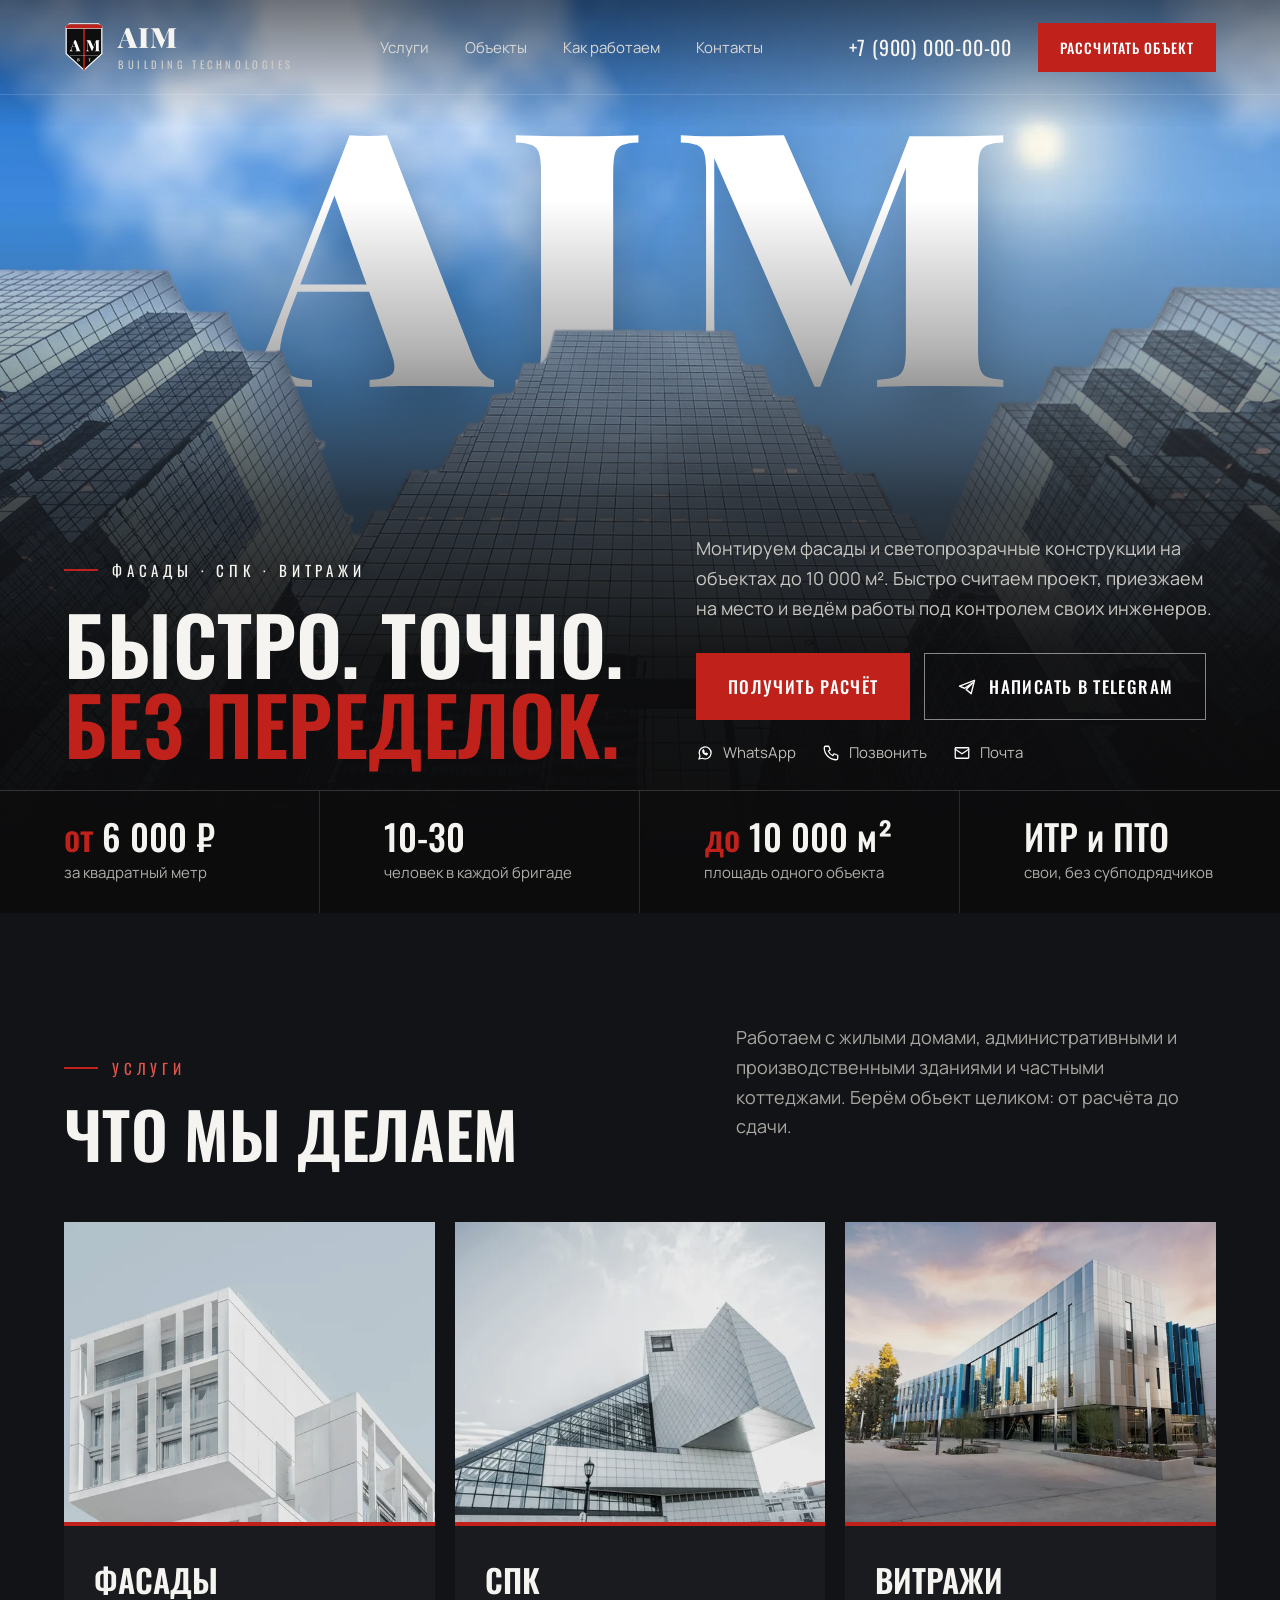
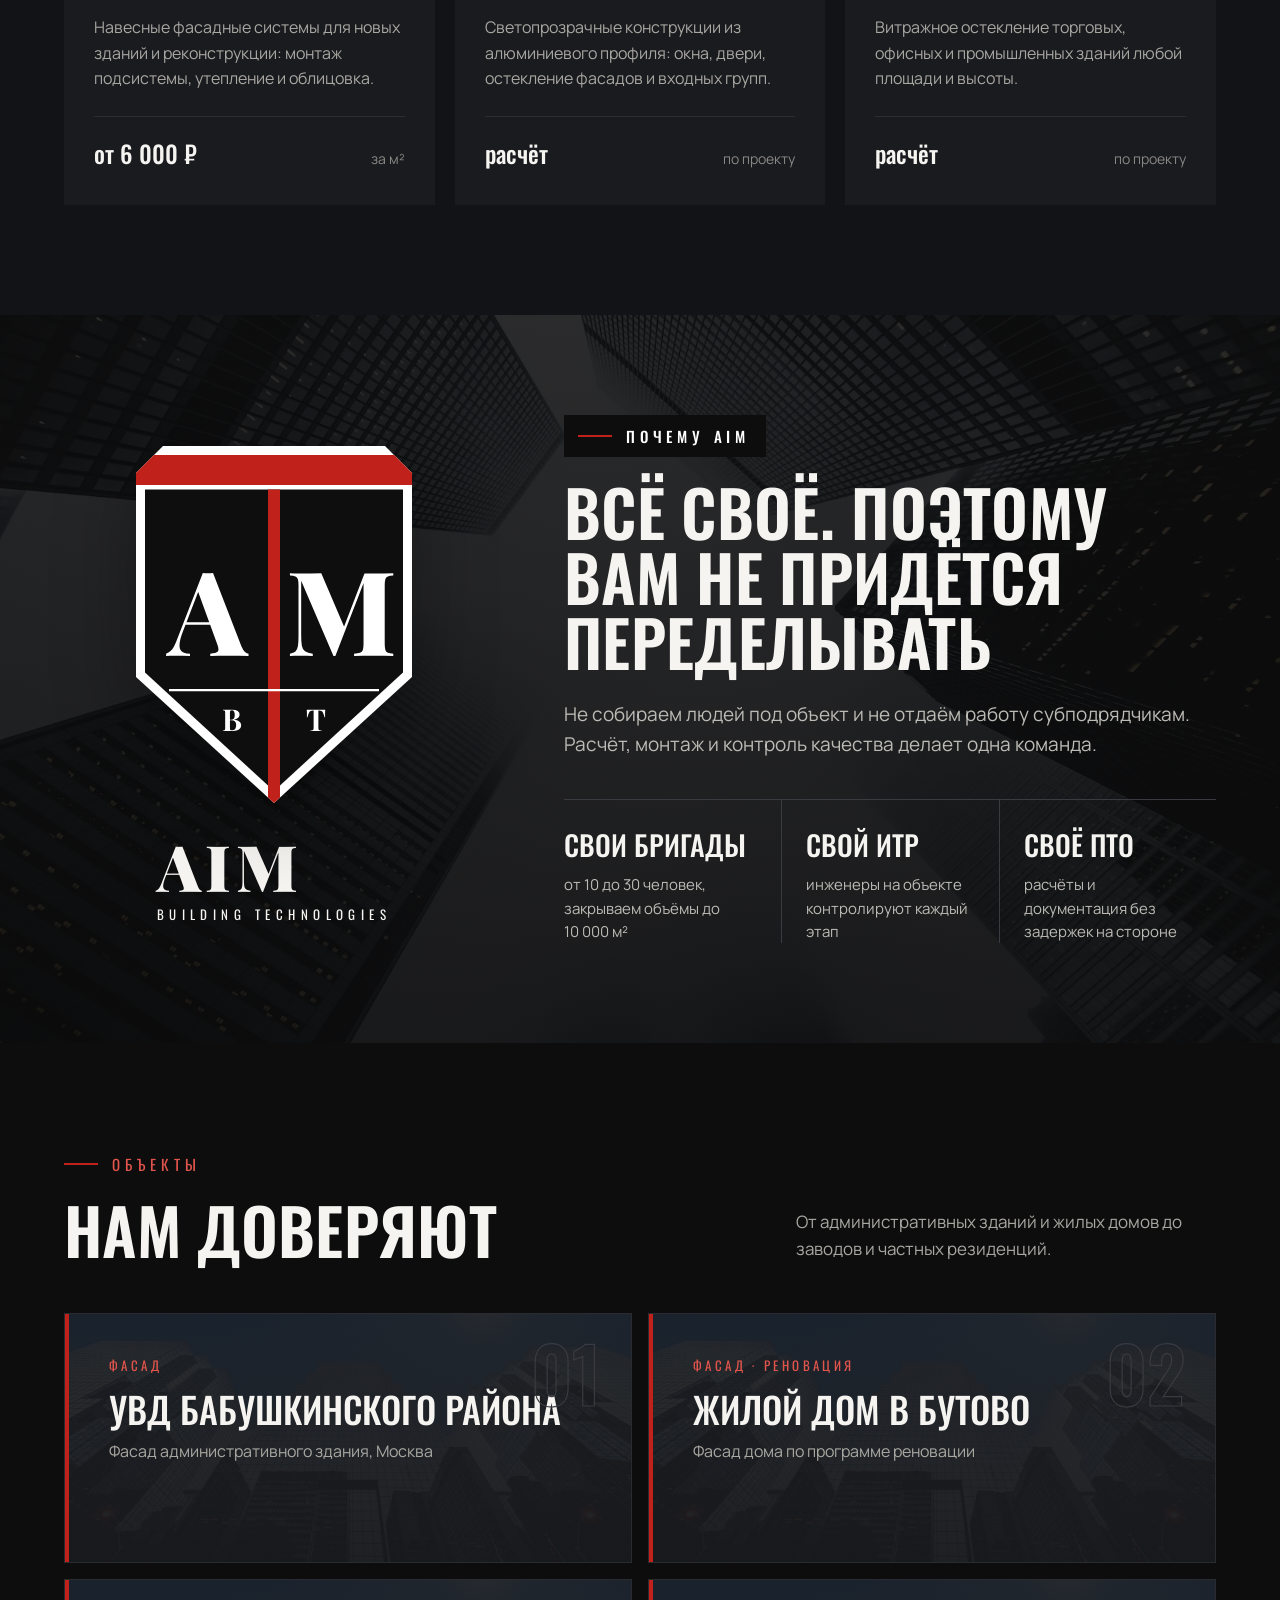
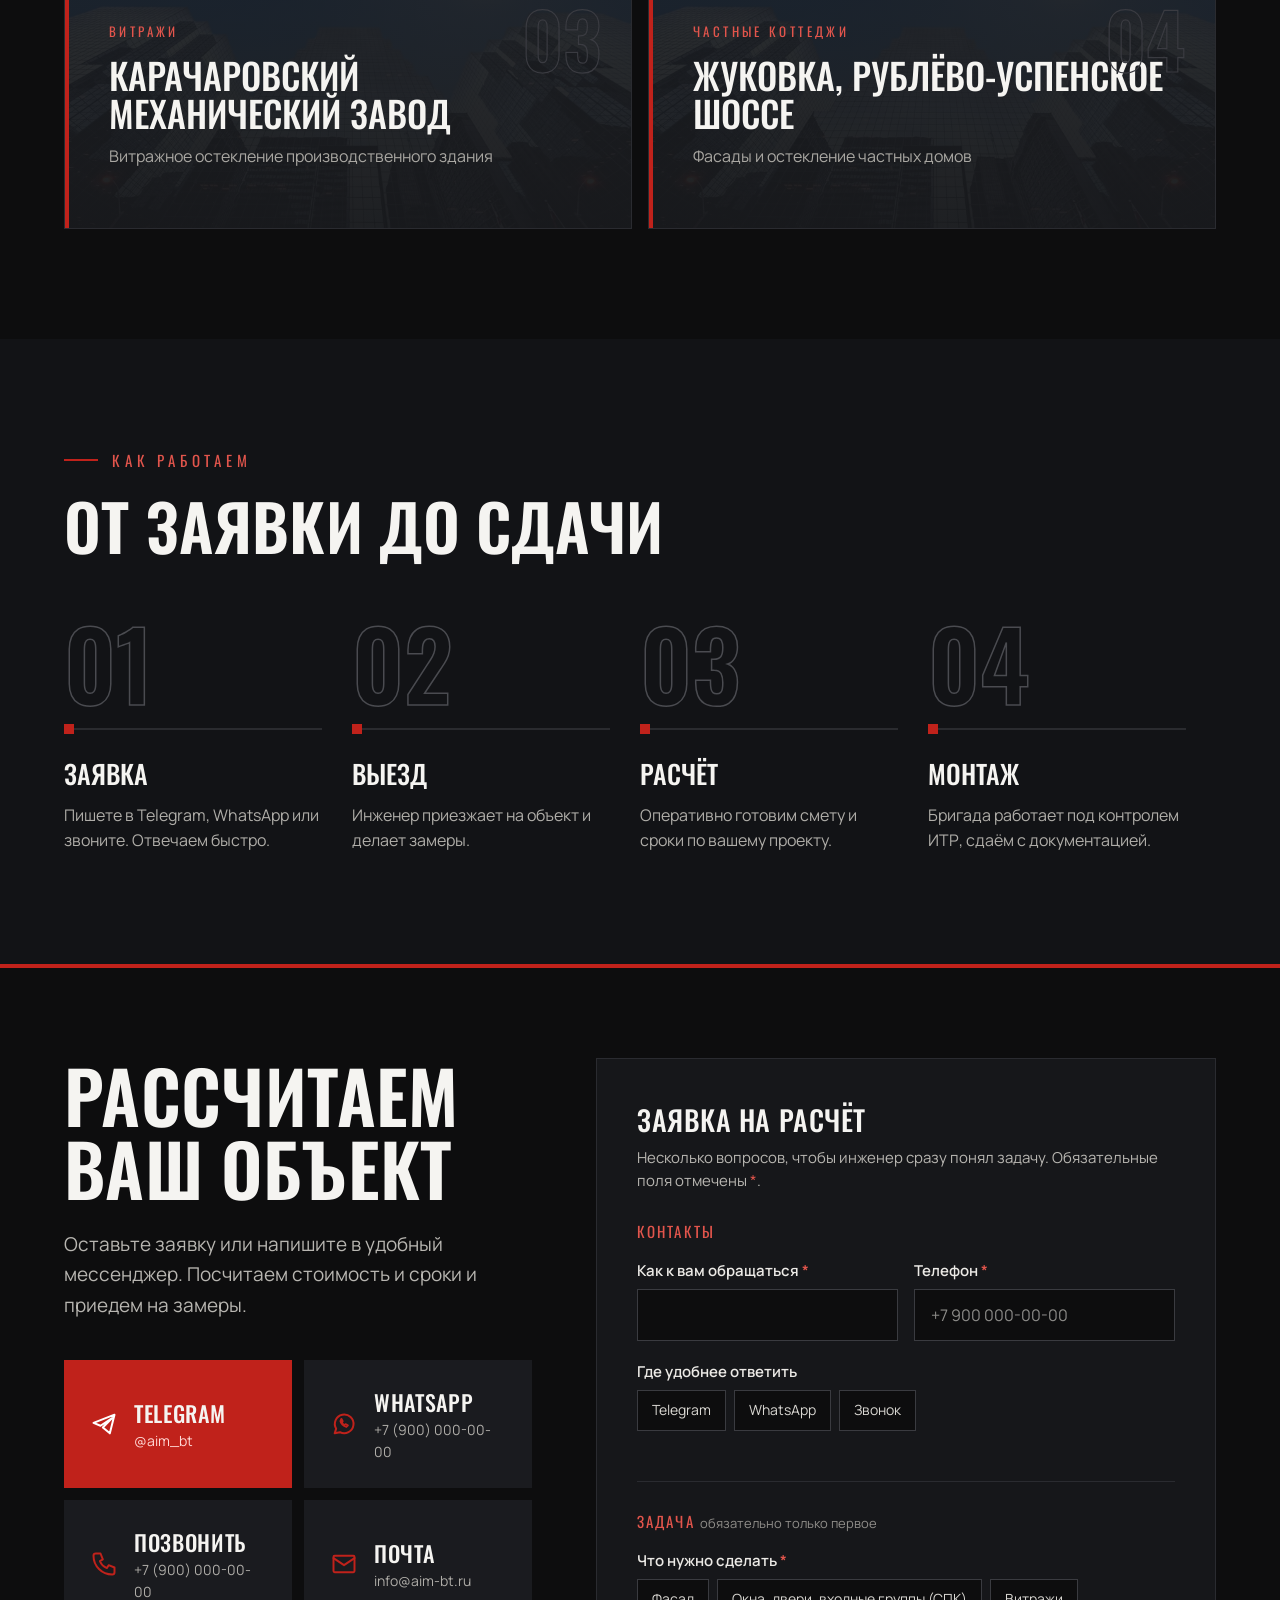
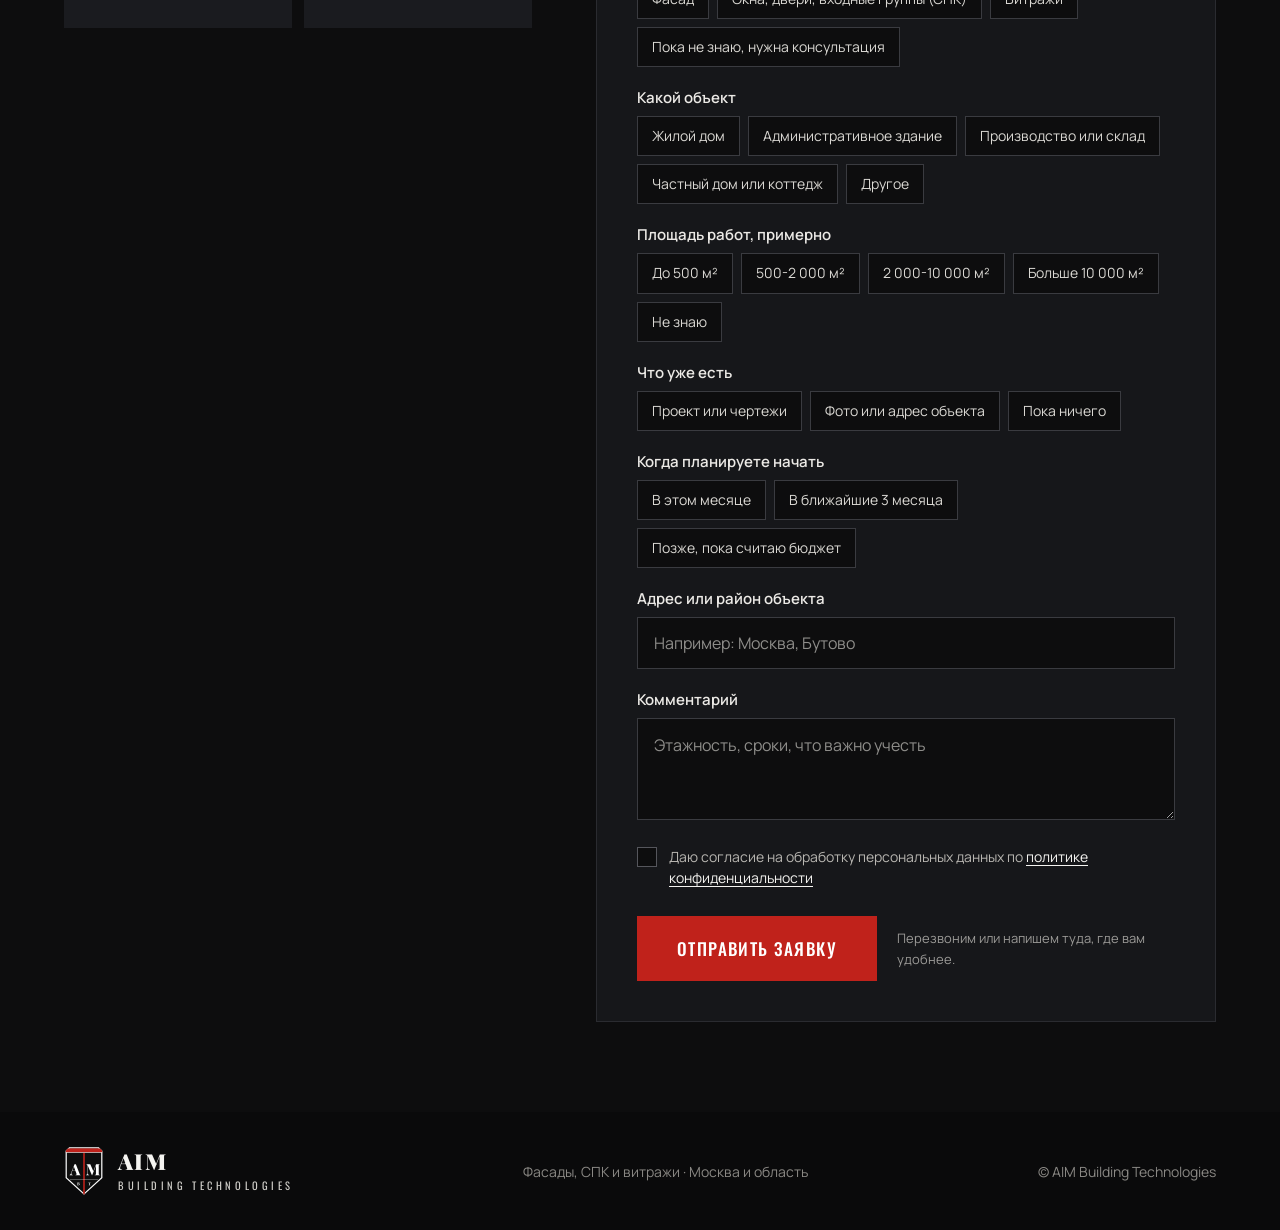
==== commit 35ec4086: "Демо-копия сайта 2026-11-02 21:10" ====
--- a/v1/index.html
+++ b/v1/index.html
@@ -144,8 +144,8 @@
 .stage{position:absolute;top:0;left:-15%;width:130%;aspect-ratio:2800/1866}
 .stage img{position:absolute;inset:0;width:100%;height:100%}
 /* Облака: полоса неба (кадр + зеркальная копия), бесконечно плывёт влево и плавно растворяется книзу */
-.clouds{position:absolute;top:0;left:0;width:400%;height:36%;background:url(../img/clouds-band-2800.jpg) repeat-x 0 0/50% 100%;background-image:image-set(url(../img/clouds-band-2800.webp) type("image/webp"),url(../img/clouds-band-2800.jpg) type("image/jpeg"));-webkit-mask-image:linear-gradient(to bottom,#000 55%,transparent);mask-image:linear-gradient(to bottom,#000 55%,transparent)}
-@media (max-width:767px){.clouds{background-image:url(../img/clouds-band-1400.jpg);background-image:image-set(url(../img/clouds-band-1400.webp) type("image/webp"),url(../img/clouds-band-1400.jpg) type("image/jpeg"))}}
+.clouds{position:absolute;top:0;left:0;width:400%;height:36%;background:url(../img/clouds-band-2800.png) repeat-x 0 0/50% 100%;background-image:image-set(url(../img/clouds-band-2800.webp) type("image/webp"),url(../img/clouds-band-2800.png) type("image/png"));-webkit-mask-image:linear-gradient(to bottom,#000 55%,transparent);mask-image:linear-gradient(to bottom,#000 55%,transparent)}
+@media (max-width:767px){.clouds{background-image:url(../img/clouds-band-1400.png);background-image:image-set(url(../img/clouds-band-1400.webp) type("image/webp"),url(../img/clouds-band-1400.png) type("image/png"))}}
 .bigword .bw{display:inline-block}
 .bigword{will-change:transform}
 .bigword{position:absolute;left:0;right:0;top:4.861cqw;text-align:center;font-family:var(--play);font-weight:900;font-size:min(27.778cqw,560px);line-height:1;letter-spacing:.06em;color:#fff;text-shadow:0 20px 60px rgba(0,0,0,.25);pointer-events:none;user-select:none}
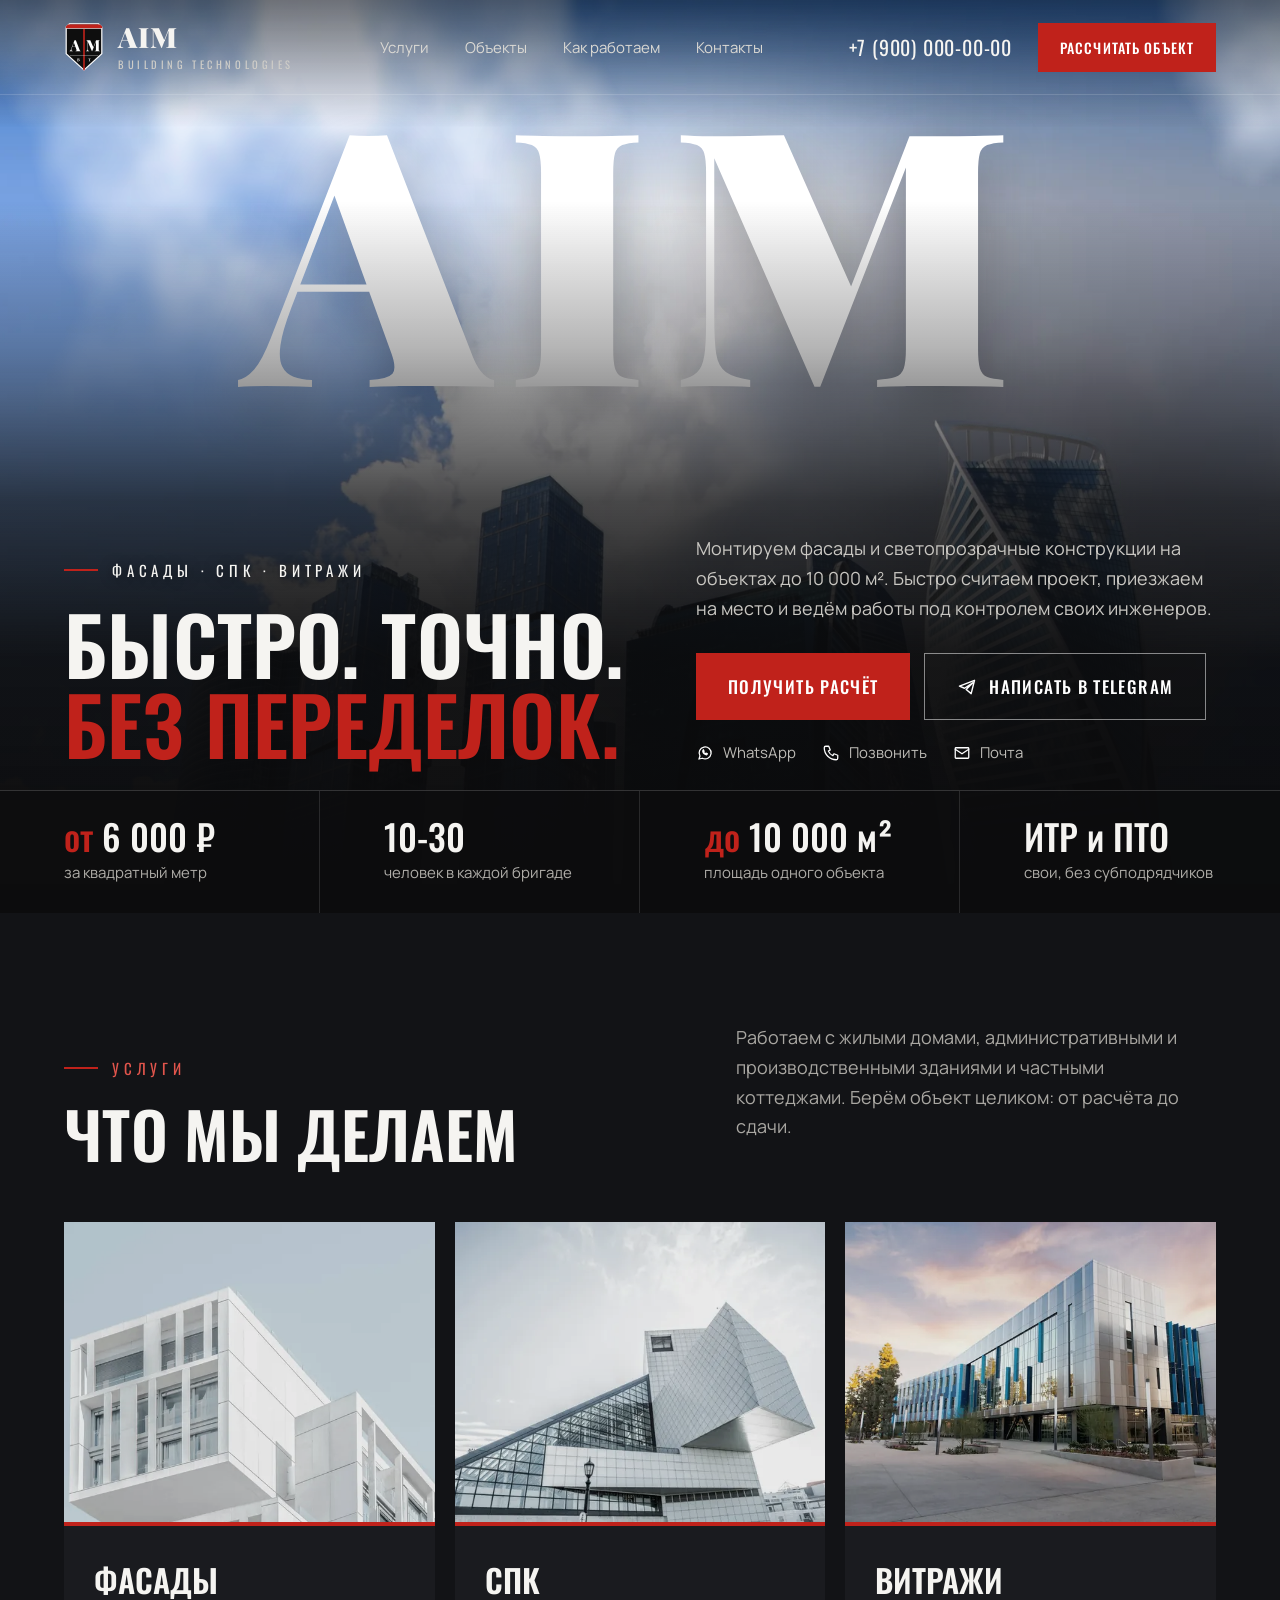
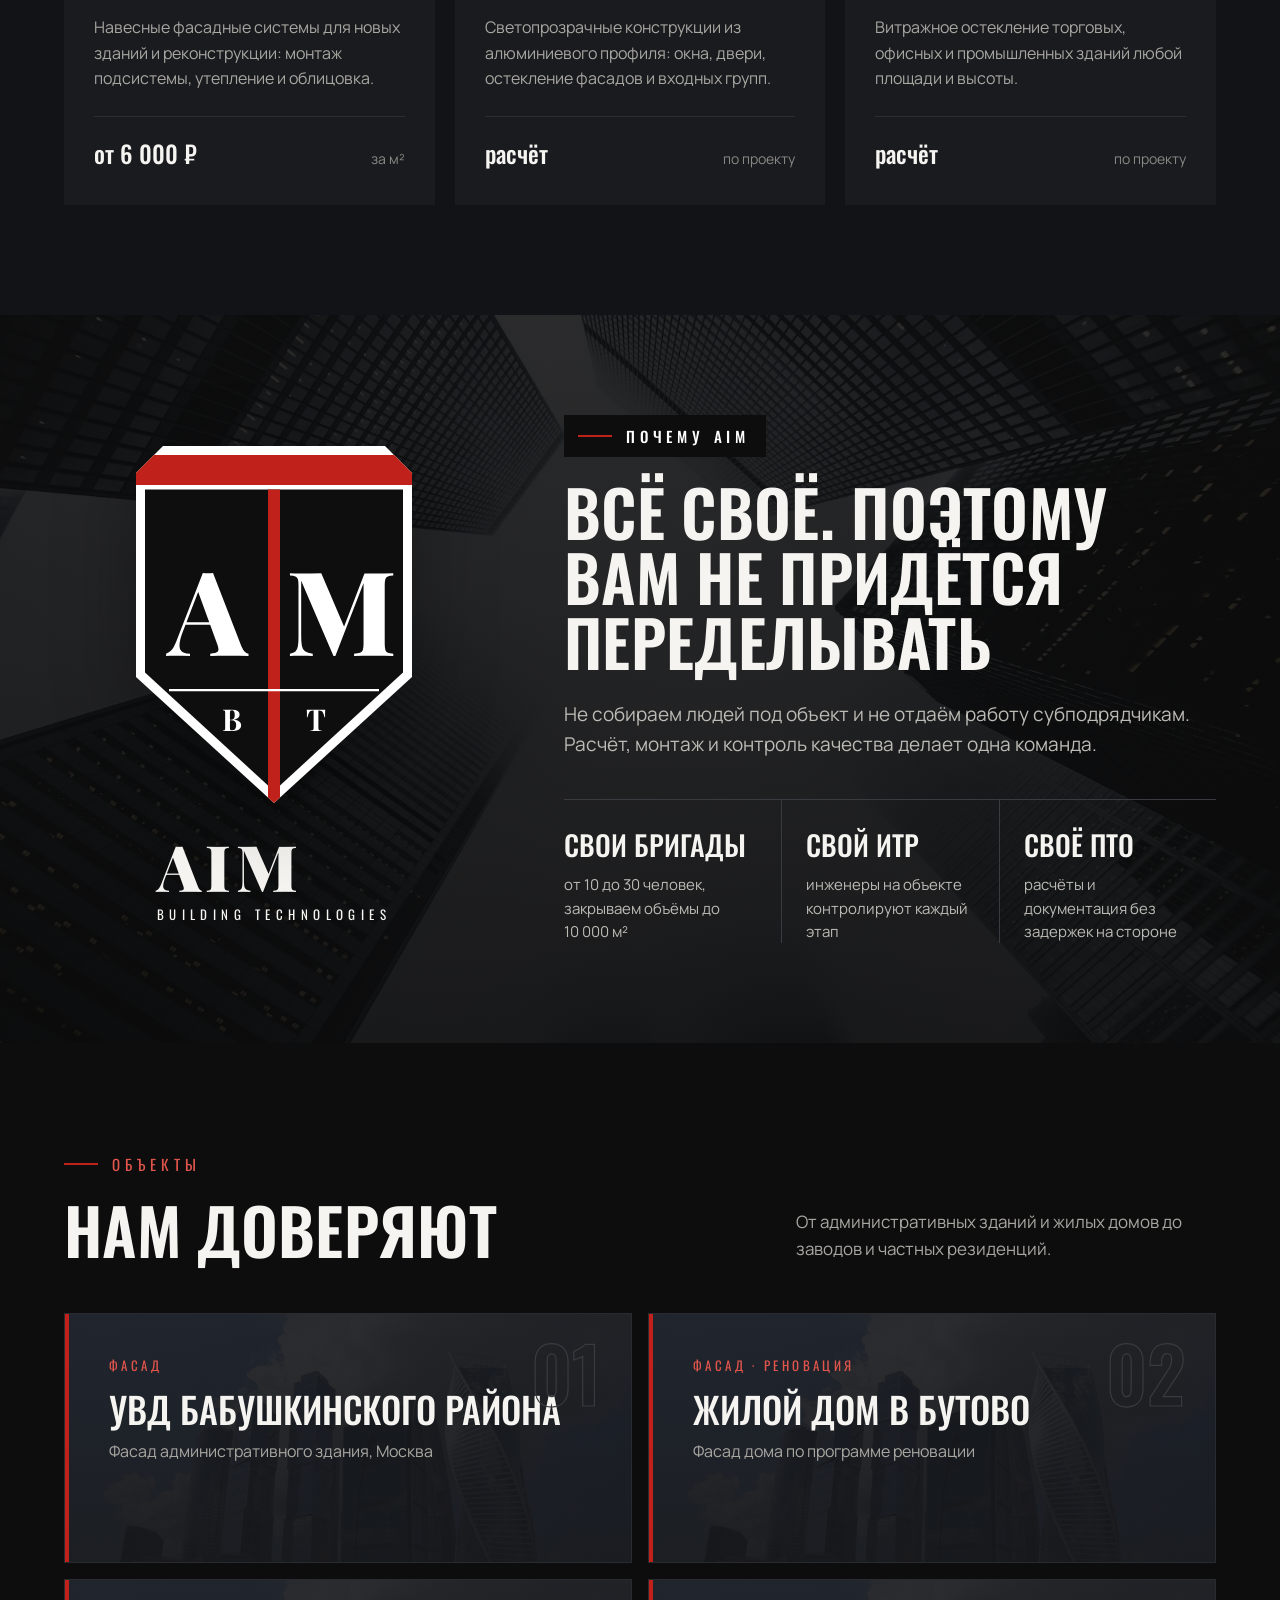
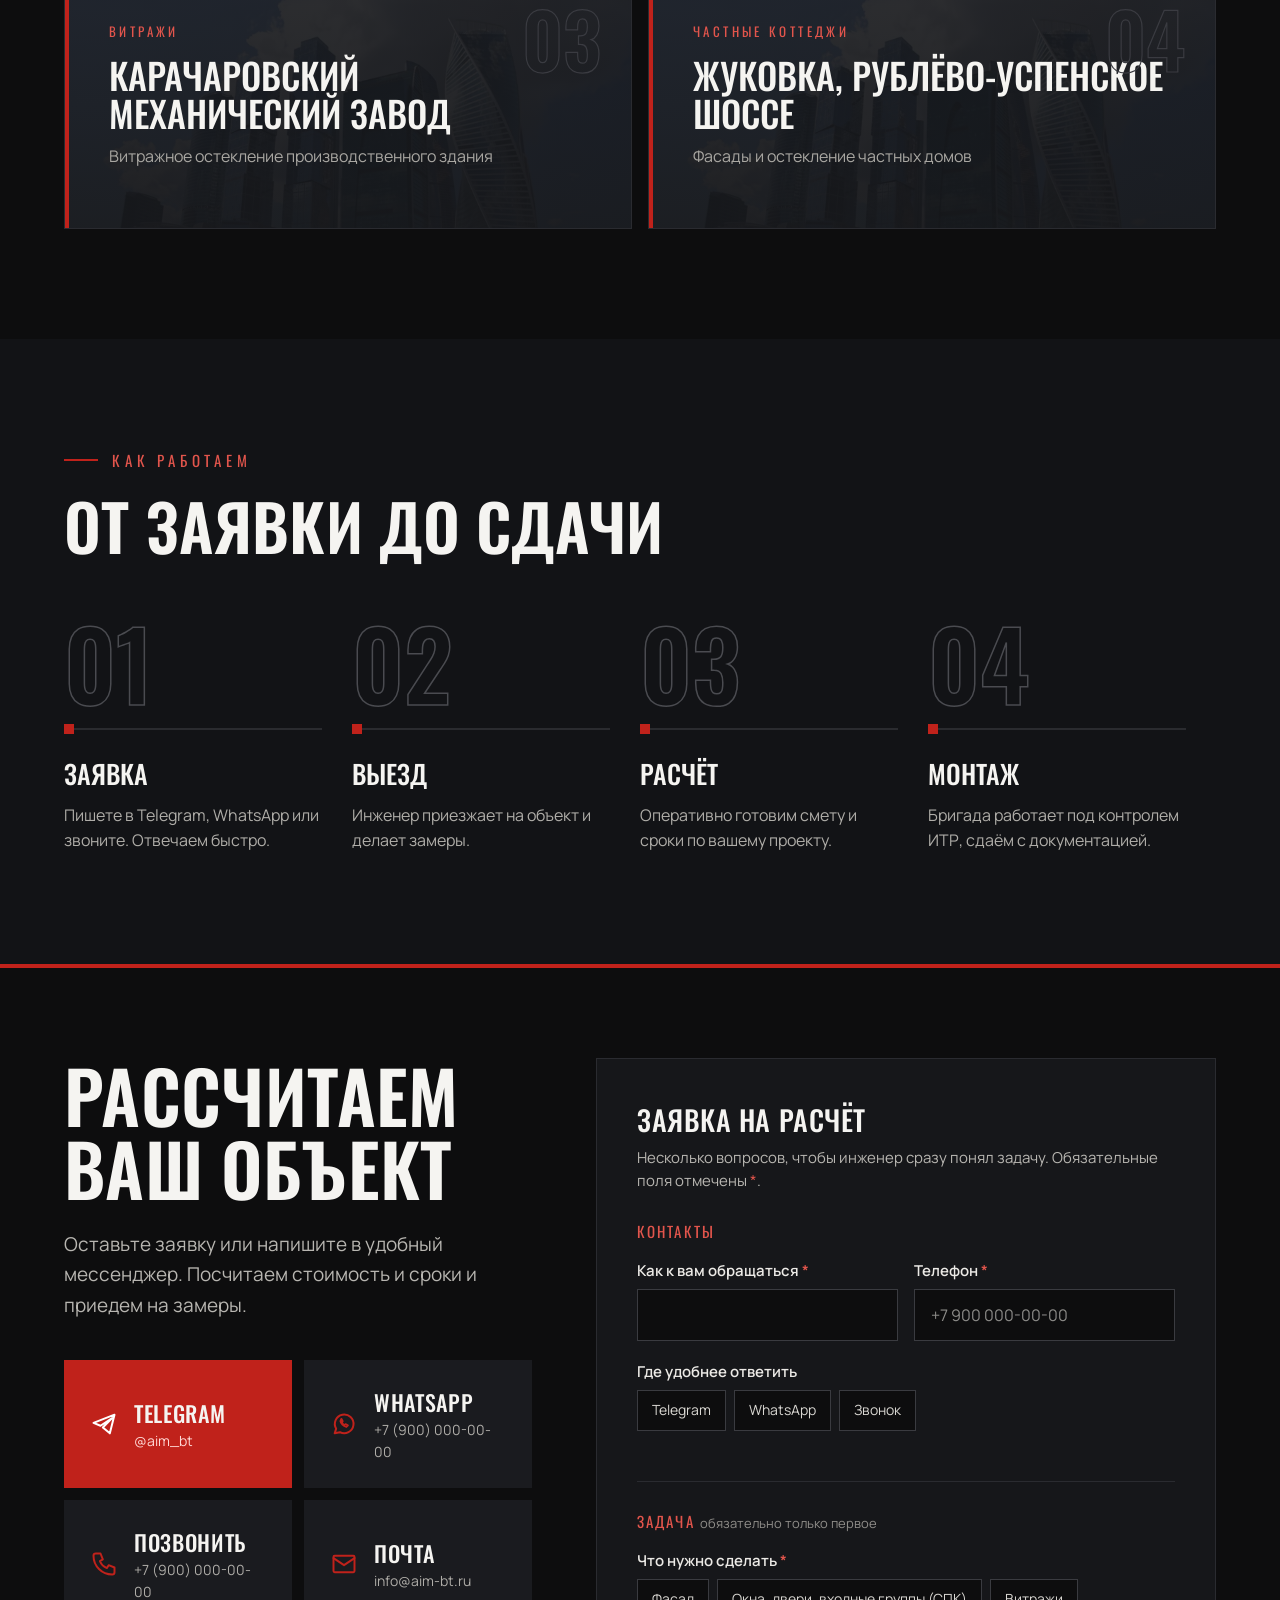
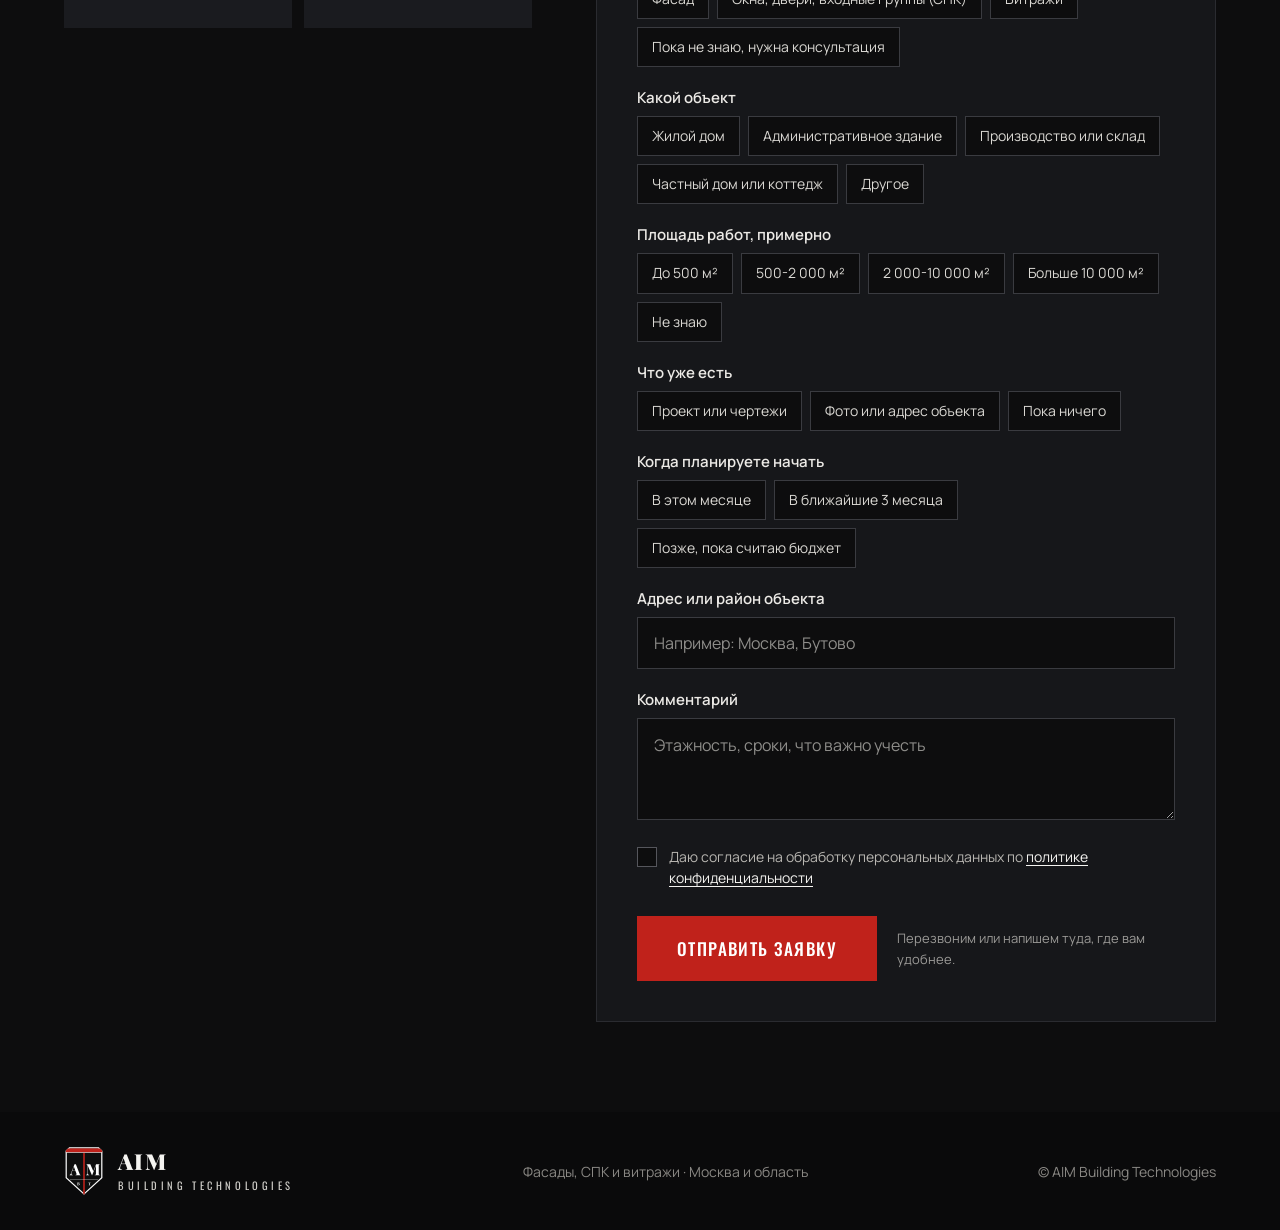
==== commit 22f06bc2: "Демо-копия сайта 2026-11-02 21:31" ====
--- a/v1/index.html
+++ b/v1/index.html
@@ -140,8 +140,8 @@
 /* ---------- первый экран ---------- */
 .hero{position:relative;height:clamp(760px,29.17vw + 540px,1080px);overflow:hidden;background:#0A0A0B;container-type:inline-size}
 /* Слои: фон, слово AIM, здания с прозрачным небом. Оба снимка лежат в одном
-   блоке с пропорциями исходника 2800x1866, поэтому совпадают на любой ширине. */
-.stage{position:absolute;top:0;left:-15%;width:130%;aspect-ratio:2800/1866}
+   блоке с пропорциями исходника 2800x2263, поэтому совпадают на любой ширине. */
+.stage{position:absolute;top:0;left:-15%;width:130%;aspect-ratio:2800/2263}
 .stage img{position:absolute;inset:0;width:100%;height:100%}
 /* Облака: полоса неба (кадр + зеркальная копия), бесконечно плывёт влево и плавно растворяется книзу */
 .clouds{position:absolute;top:0;left:0;width:400%;height:36%;background:url(../img/clouds-band-2800.png) repeat-x 0 0/50% 100%;background-image:image-set(url(../img/clouds-band-2800.webp) type("image/webp"),url(../img/clouds-band-2800.png) type("image/png"));-webkit-mask-image:linear-gradient(to bottom,#000 55%,transparent);mask-image:linear-gradient(to bottom,#000 55%,transparent)}
@@ -312,7 +312,7 @@
  .hero{--k:1.5;height:auto;padding:calc(var(--k) * 44%) 0 0}
  .stage{width:calc(var(--k) * 100%);left:calc((1 - var(--k)) * 50%)}
  .bigword{top:11cqw;font-size:31cqw}
- .shade{bottom:auto;height:calc(var(--k) * 66.64cqw);background:linear-gradient(to bottom,rgba(13,13,14,.55) 0%,rgba(13,13,14,0) 16%),linear-gradient(to top,rgba(10,10,11,1) 0%,rgba(10,10,11,.92) 22%,rgba(10,10,11,.6) 40%,rgba(10,10,11,0) 62%)}
+ .shade{bottom:auto;height:calc(var(--k) * 80.82cqw);background:linear-gradient(to bottom,rgba(13,13,14,.55) 0%,rgba(13,13,14,0) 16%),linear-gradient(to top,rgba(10,10,11,1) 0%,rgba(10,10,11,.92) 22%,rgba(10,10,11,.6) 40%,rgba(10,10,11,0) 62%)}
  .hero .in{position:relative;left:auto;right:auto;bottom:auto;display:block;padding:0 var(--pad) 48px}
  h1{font-size:clamp(46px,9vw,80px);margin-bottom:28px}
  .stats{position:relative;grid-template-columns:1fr 1fr}
@@ -452,13 +452,13 @@
  <div class="stage">
   <picture>
    <source type="image/webp" sizes="(max-width:767px) 120vw, (max-width:1023px) 150vw, 130vw" srcset="../img/hero-bg-800.webp 800w, ../img/hero-bg-1400.webp 1400w, ../img/hero-bg-2000.webp 2000w, ../img/hero-bg-2800.webp 2800w">
-   <img src="../img/hero-bg-1400.jpg" sizes="(max-width:767px) 120vw, (max-width:1023px) 150vw, 130vw" srcset="../img/hero-bg-800.jpg 800w, ../img/hero-bg-1400.jpg 1400w, ../img/hero-bg-2000.jpg 2000w, ../img/hero-bg-2800.jpg 2800w" width="2800" height="1866" alt="Облачное небо над небоскрёбами" fetchpriority="high">
+   <img src="../img/hero-bg-1400.jpg" sizes="(max-width:767px) 120vw, (max-width:1023px) 150vw, 130vw" srcset="../img/hero-bg-800.jpg 800w, ../img/hero-bg-1400.jpg 1400w, ../img/hero-bg-2000.jpg 2000w, ../img/hero-bg-2800.jpg 2800w" width="2800" height="2263" alt="Облачное небо над небоскрёбами" fetchpriority="high">
   </picture>
   <div class="clouds" aria-hidden="true"></div>
   <div class="bigword" aria-hidden="true"><span class="bw">AIM</span></div>
   <picture>
    <source type="image/webp" sizes="(max-width:767px) 120vw, (max-width:1023px) 150vw, 130vw" srcset="../img/hero-fg-800.webp 800w, ../img/hero-fg-1400.webp 1400w, ../img/hero-fg-2000.webp 2000w, ../img/hero-fg-2800.webp 2800w">
-   <img src="../img/hero-fg-1400.png" sizes="(max-width:767px) 120vw, (max-width:1023px) 150vw, 130vw" srcset="../img/hero-fg-800.png 800w, ../img/hero-fg-1400.png 1400w, ../img/hero-fg-2000.png 2000w" width="2800" height="1866" alt="Стеклянные небоскрёбы, вид снизу" fetchpriority="high">
+   <img src="../img/hero-fg-1400.png" sizes="(max-width:767px) 120vw, (max-width:1023px) 150vw, 130vw" srcset="../img/hero-fg-800.png 800w, ../img/hero-fg-1400.png 1400w, ../img/hero-fg-2000.png 2000w" width="2800" height="2263" alt="Стеклянные небоскрёбы, вид снизу" fetchpriority="high">
   </picture>
  </div>
  <div class="shade"></div>
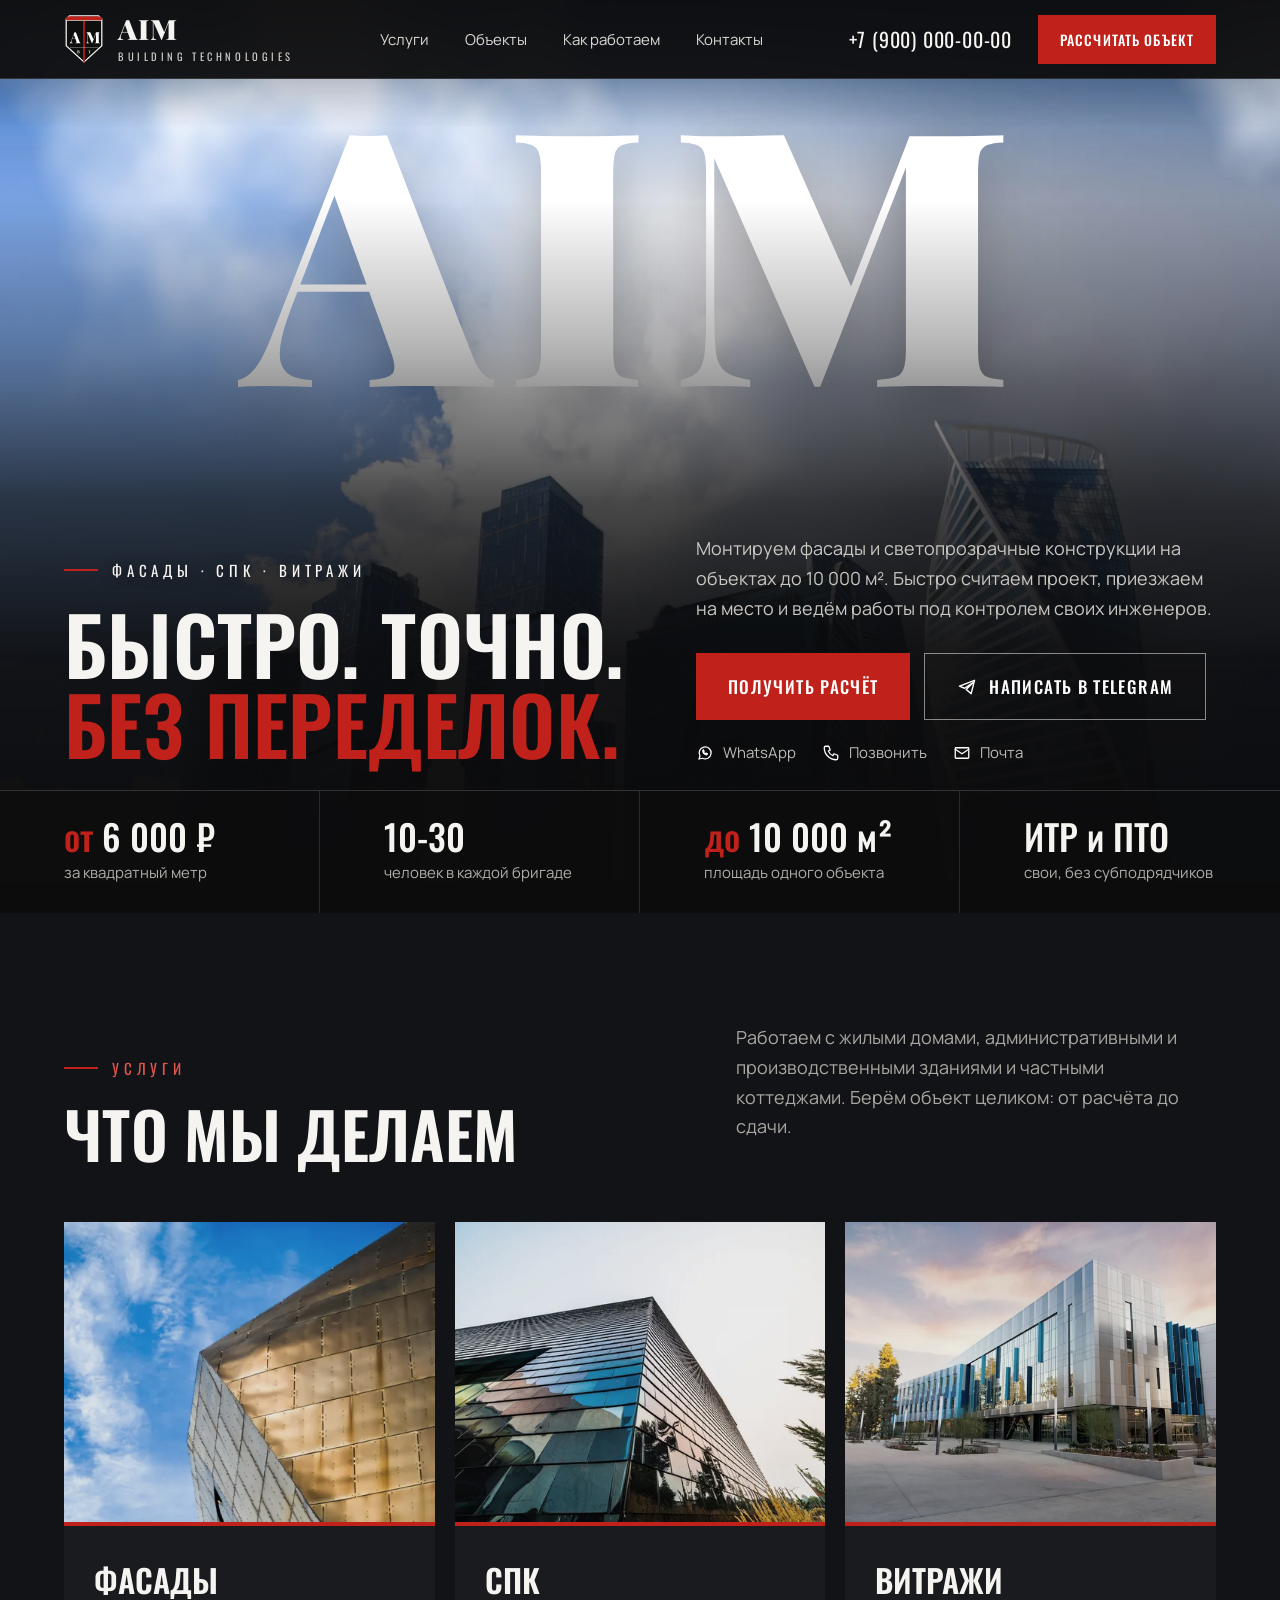
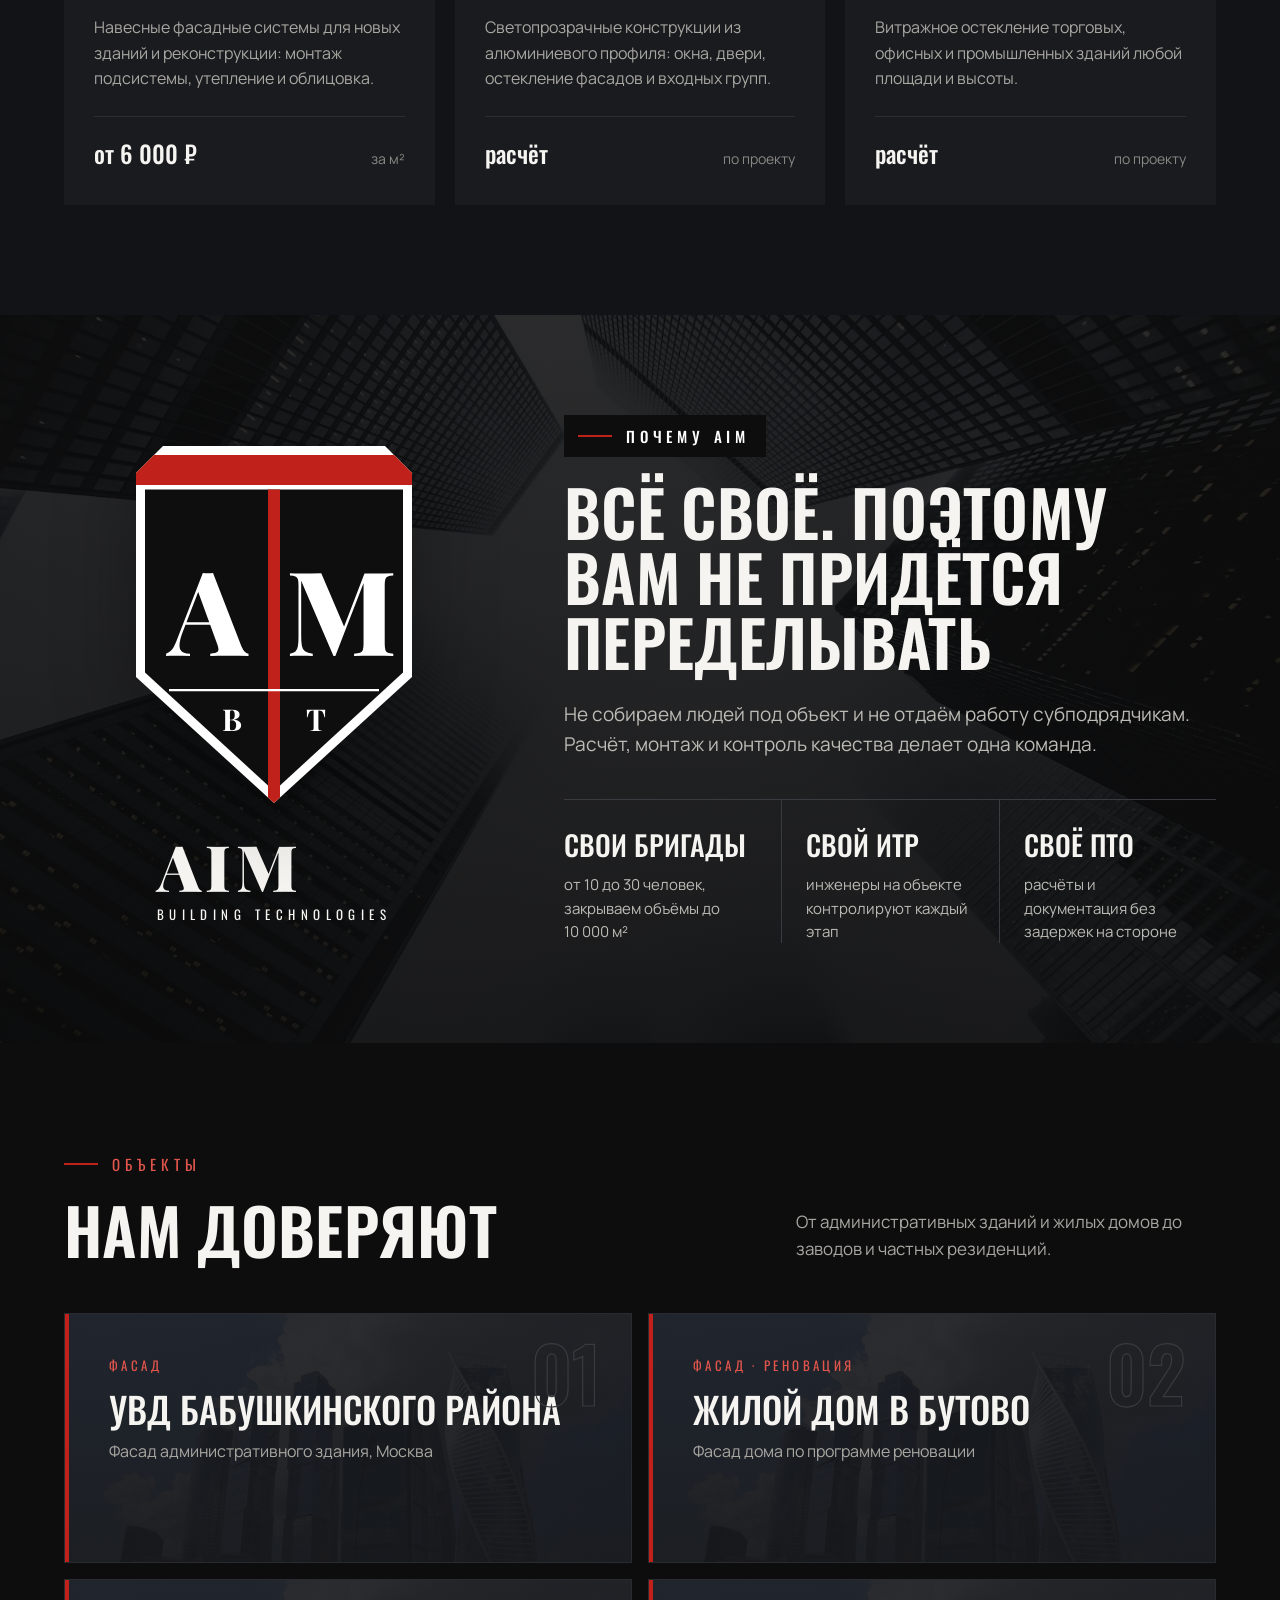
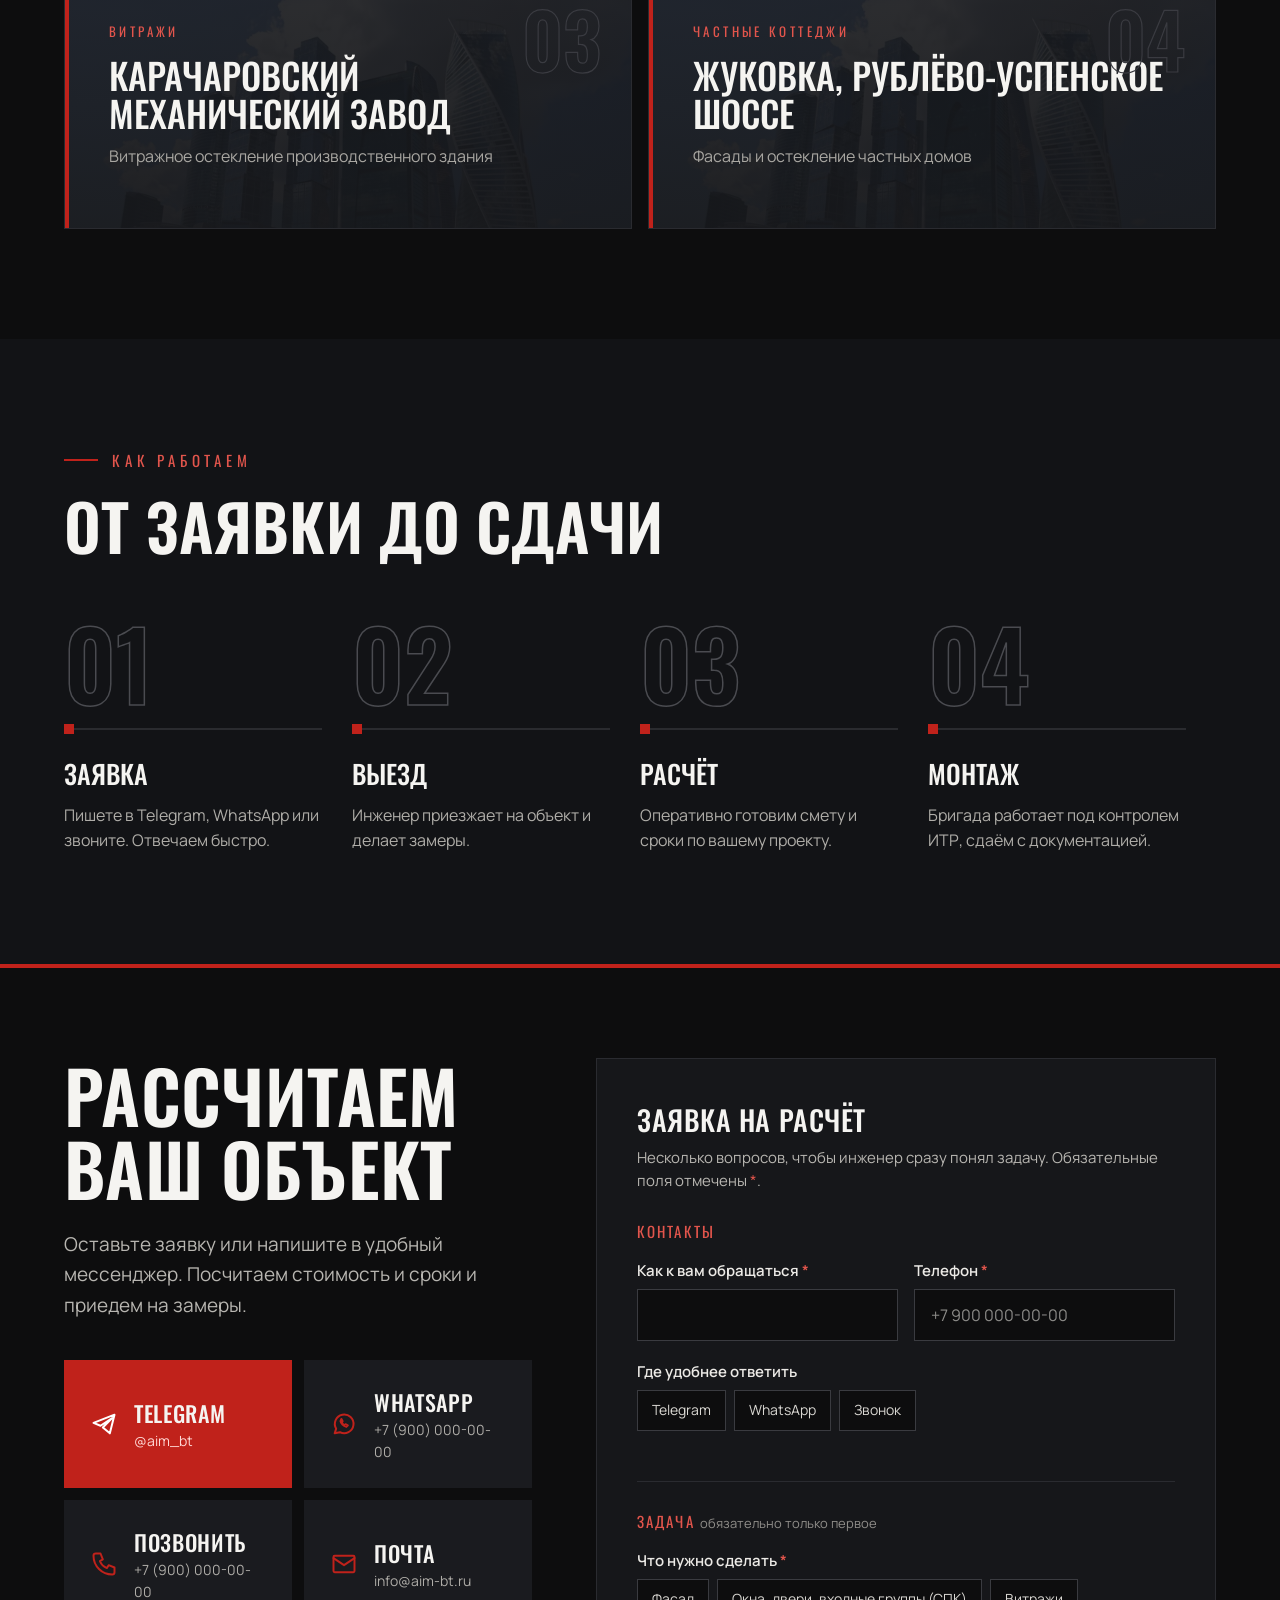
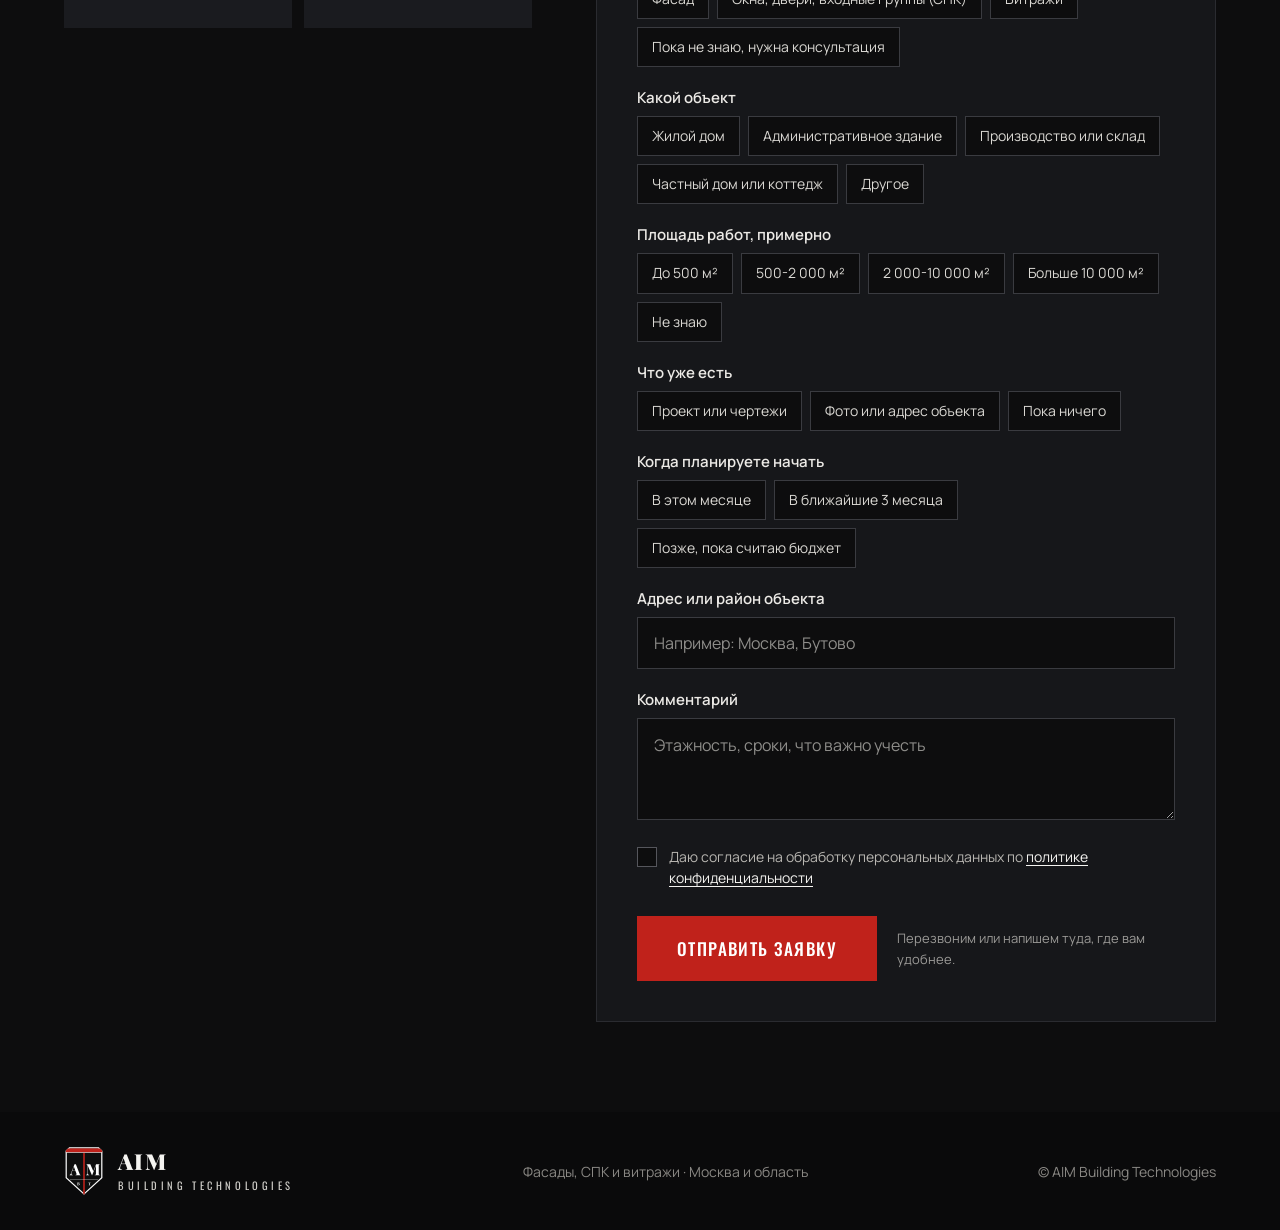
==== commit 5ae6327d: "Демо-копия сайта 2026-11-02 21:51" ====
--- a/v1/index.html
+++ b/v1/index.html
@@ -493,15 +493,15 @@
  <div class="cards">
   <article class="card">
    <div class="p"><picture>
-    <source type="image/webp" sizes="(max-width:767px) 100vw, (max-width:1023px) 42vw, 33vw" srcset="../img/facades-600.webp 600w, ../img/facades-900.webp 900w, ../img/facades-1200.webp 1200w">
-    <img src="../img/facades-900.jpg" sizes="(max-width:767px) 100vw, (max-width:1023px) 42vw, 33vw" srcset="../img/facades-600.jpg 600w, ../img/facades-900.jpg 900w, ../img/facades-1200.jpg 1200w" width="1200" height="1699" loading="lazy" decoding="async" alt="Белый фасад современного жилого здания" style="object-position:center 30%">
+    <source type="image/webp" sizes="(max-width:767px) 100vw, (max-width:1023px) 42vw, 33vw" srcset="../img/nvf-gold-600.webp 600w, ../img/nvf-gold-900.webp 900w, ../img/nvf-gold-1200.webp 1200w">
+    <img src="../img/nvf-gold-900.jpg" sizes="(max-width:767px) 100vw, (max-width:1023px) 42vw, 33vw" srcset="../img/nvf-gold-600.jpg 600w, ../img/nvf-gold-900.jpg 900w, ../img/nvf-gold-1200.jpg 1200w" width="1200" height="1699" loading="lazy" decoding="async" alt="Белый фасад современного жилого здания" style="object-position:center 30%">
    </picture></div>
    <div class="t"><h3>Фасады</h3><p>Навесные фасадные системы для новых зданий и реконструкции: монтаж подсистемы, утепление и облицовка.</p><div class="pr"><b>от 6&nbsp;000&nbsp;₽</b><span>за м²</span></div></div>
   </article>
   <article class="card">
    <div class="p"><picture>
-    <source type="image/webp" sizes="(max-width:767px) 100vw, (max-width:1023px) 42vw, 33vw" srcset="../img/spk-600.webp 600w, ../img/spk-900.webp 900w, ../img/spk-1200.webp 1200w">
-    <img src="../img/spk-900.jpg" sizes="(max-width:767px) 100vw, (max-width:1023px) 42vw, 33vw" srcset="../img/spk-600.jpg 600w, ../img/spk-900.jpg 900w, ../img/spk-1200.jpg 1200w" width="1200" height="800" loading="lazy" decoding="async" alt="Светопрозрачная конструкция из стекла и алюминиевого профиля">
+    <source type="image/webp" sizes="(max-width:767px) 100vw, (max-width:1023px) 42vw, 33vw" srcset="../img/spk-glass-600.webp 600w, ../img/spk-glass-900.webp 900w, ../img/spk-glass-1200.webp 1200w">
+    <img src="../img/spk-glass-900.jpg" sizes="(max-width:767px) 100vw, (max-width:1023px) 42vw, 33vw" srcset="../img/spk-glass-600.jpg 600w, ../img/spk-glass-900.jpg 900w, ../img/spk-glass-1200.jpg 1200w" width="1200" height="800" loading="lazy" decoding="async" alt="Светопрозрачная конструкция из стекла и алюминиевого профиля">
    </picture></div>
    <div class="t"><h3>СПК</h3><p>Светопрозрачные конструкции из алюминиевого профиля: окна, двери, остекление фасадов и входных групп.</p><div class="pr"><b>расчёт</b><span>по проекту</span></div></div>
   </article>
